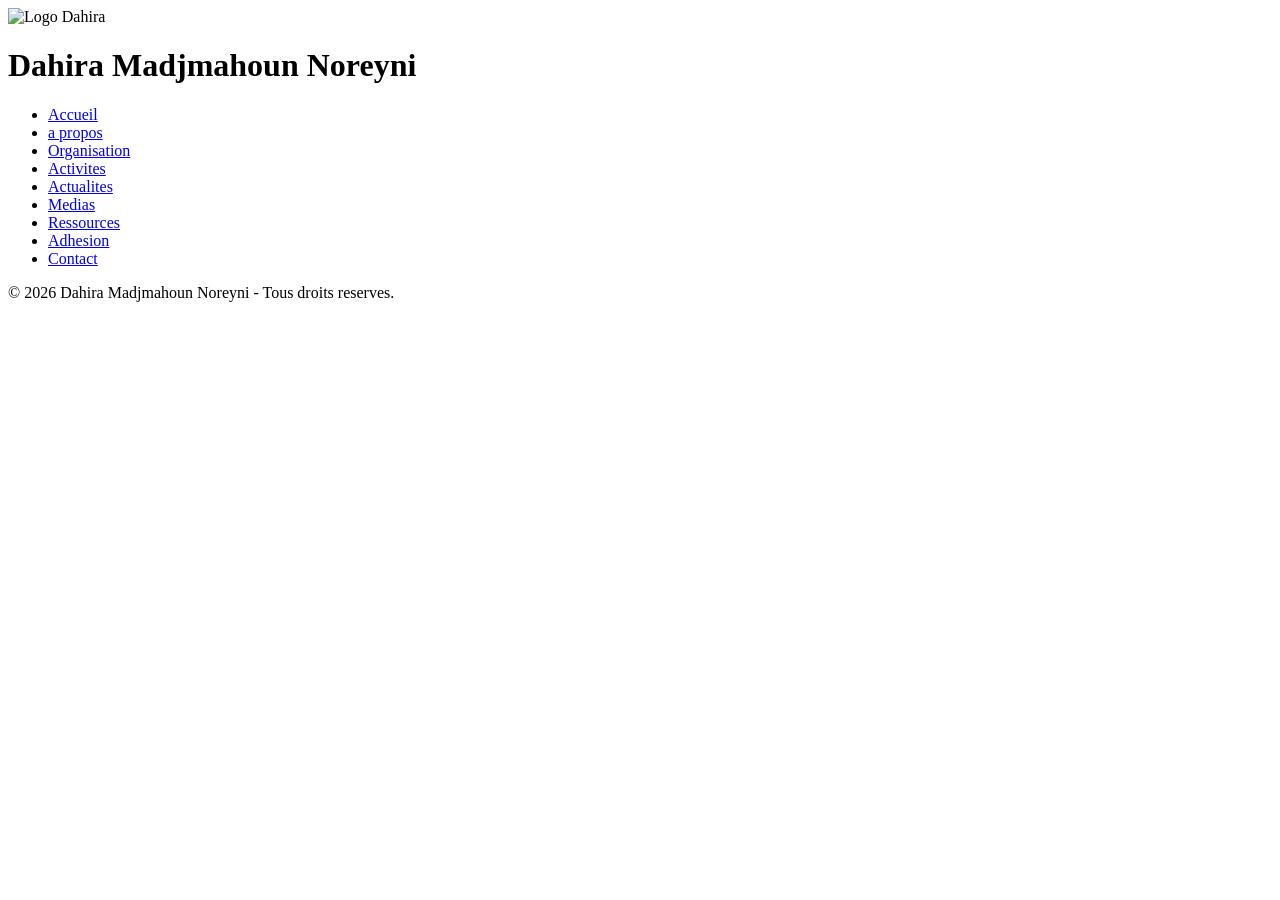
==== activites.html @ cbaae9ab "Init : création du dépôt, arborescence des fichiers et structure HTML de base" ====
<!DOCTYPE html>
<html lang="fr">

<head>

    <meta charset="UTF-8">

    <meta name="viewport" content="width=device-width, initial-scale=1.0">

    <title>activites</title>

    <link rel="stylesheet" href="css/style.css">

</head>

<body>

    <!-- HEADER -->

    <header>

        <div class="logo">

            <img src="images/logo.png" alt="Logo Dahira">

            <h1>Dahira Madjmahoun Noreyni</h1>

        </div>

        <nav>

            <ul>

                <li><a href="index.html">Accueil</a></li>

                <li><a href="a-propos.html">a propos</a></li>

                <li><a href="organisation.html">Organisation</a></li>

                <li><a href="activites.html">Activites</a></li>

                <li><a href="actualites.html">Actualites</a></li>

                <li><a href="medias.html">Medias</a></li>

                <li><a href="ressources.html">Ressources</a></li>

                <li><a href="adhesion.html">Adhesion</a></li>

                <li><a href="contact.html">Contact</a></li>

            </ul>

        </nav>

    </header>

    <!-- CONTENU -->

    <main>

    </main>

    <!-- FOOTER -->

    <footer>

        <p>© 2026 Dahira Madjmahoun Noreyni - Tous droits reserves.</p>

    </footer>

    <script src="js/script.js"></script>

</body>

</html>
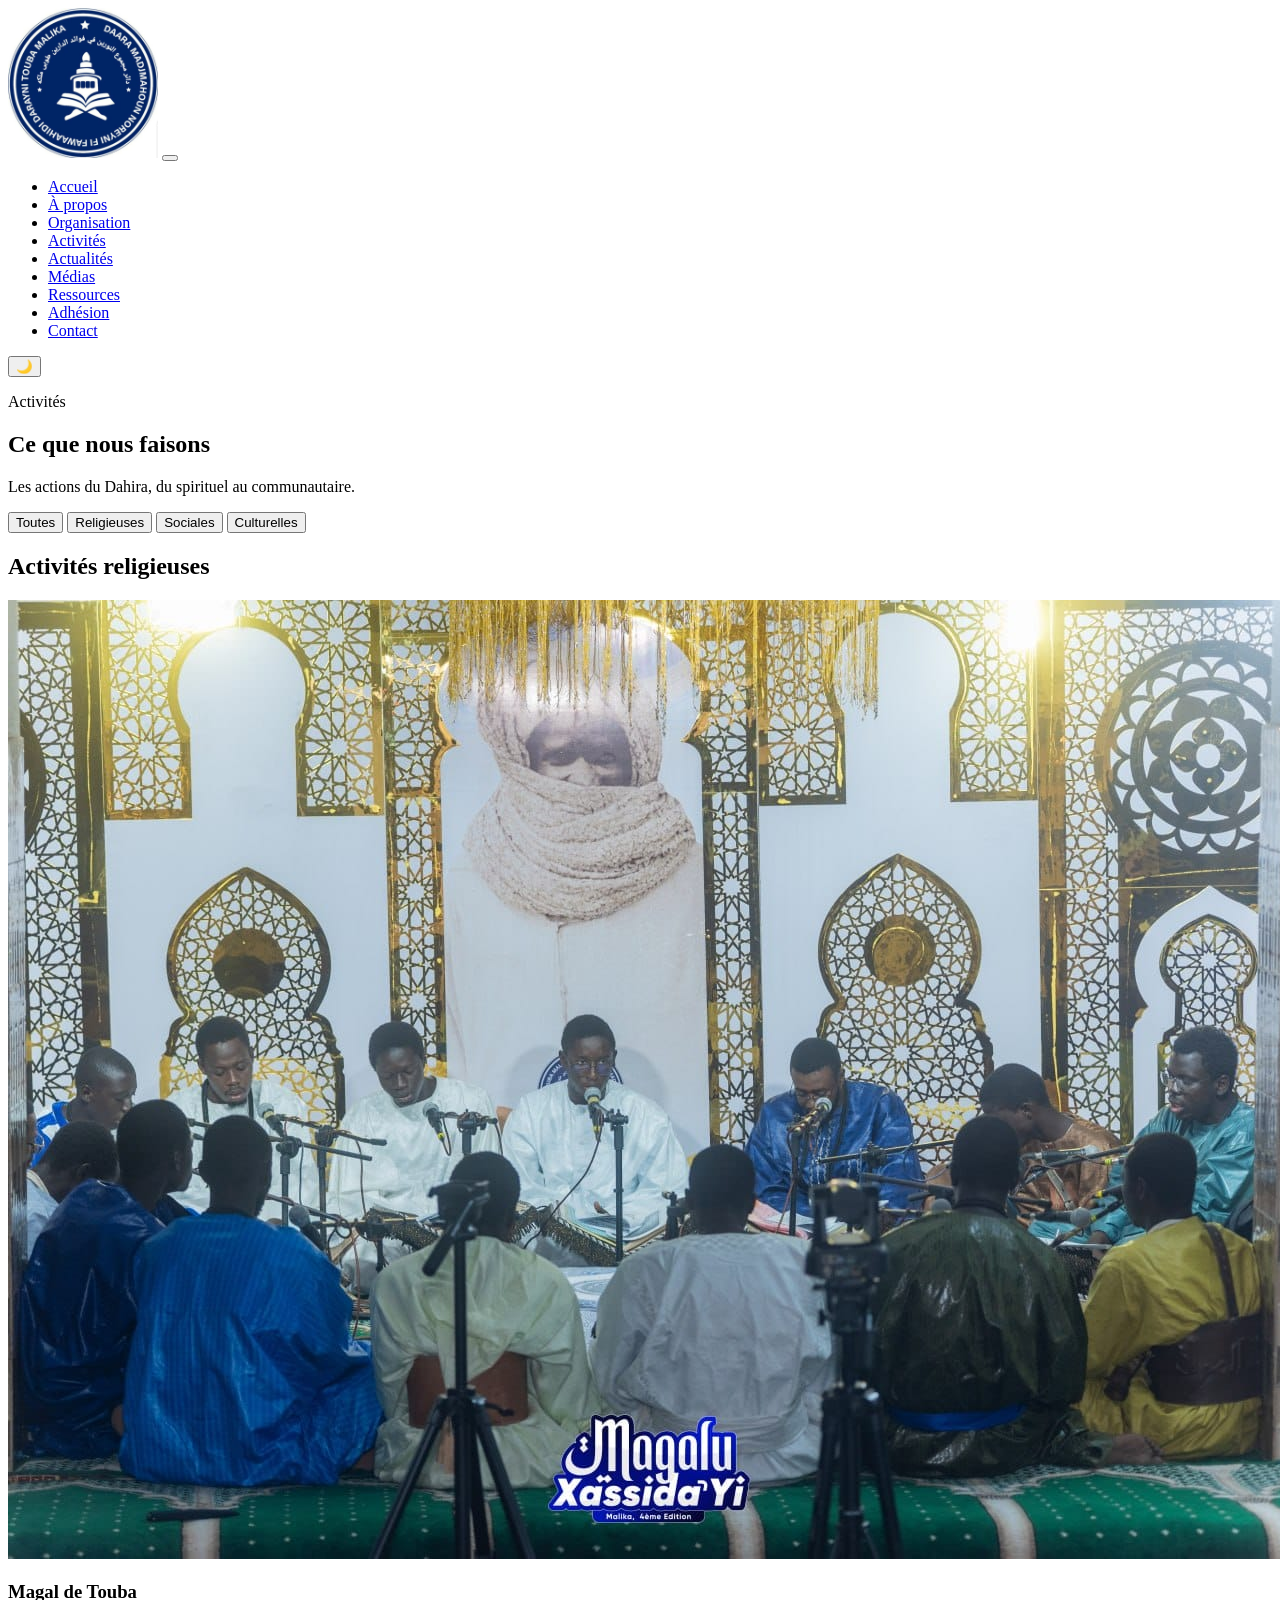
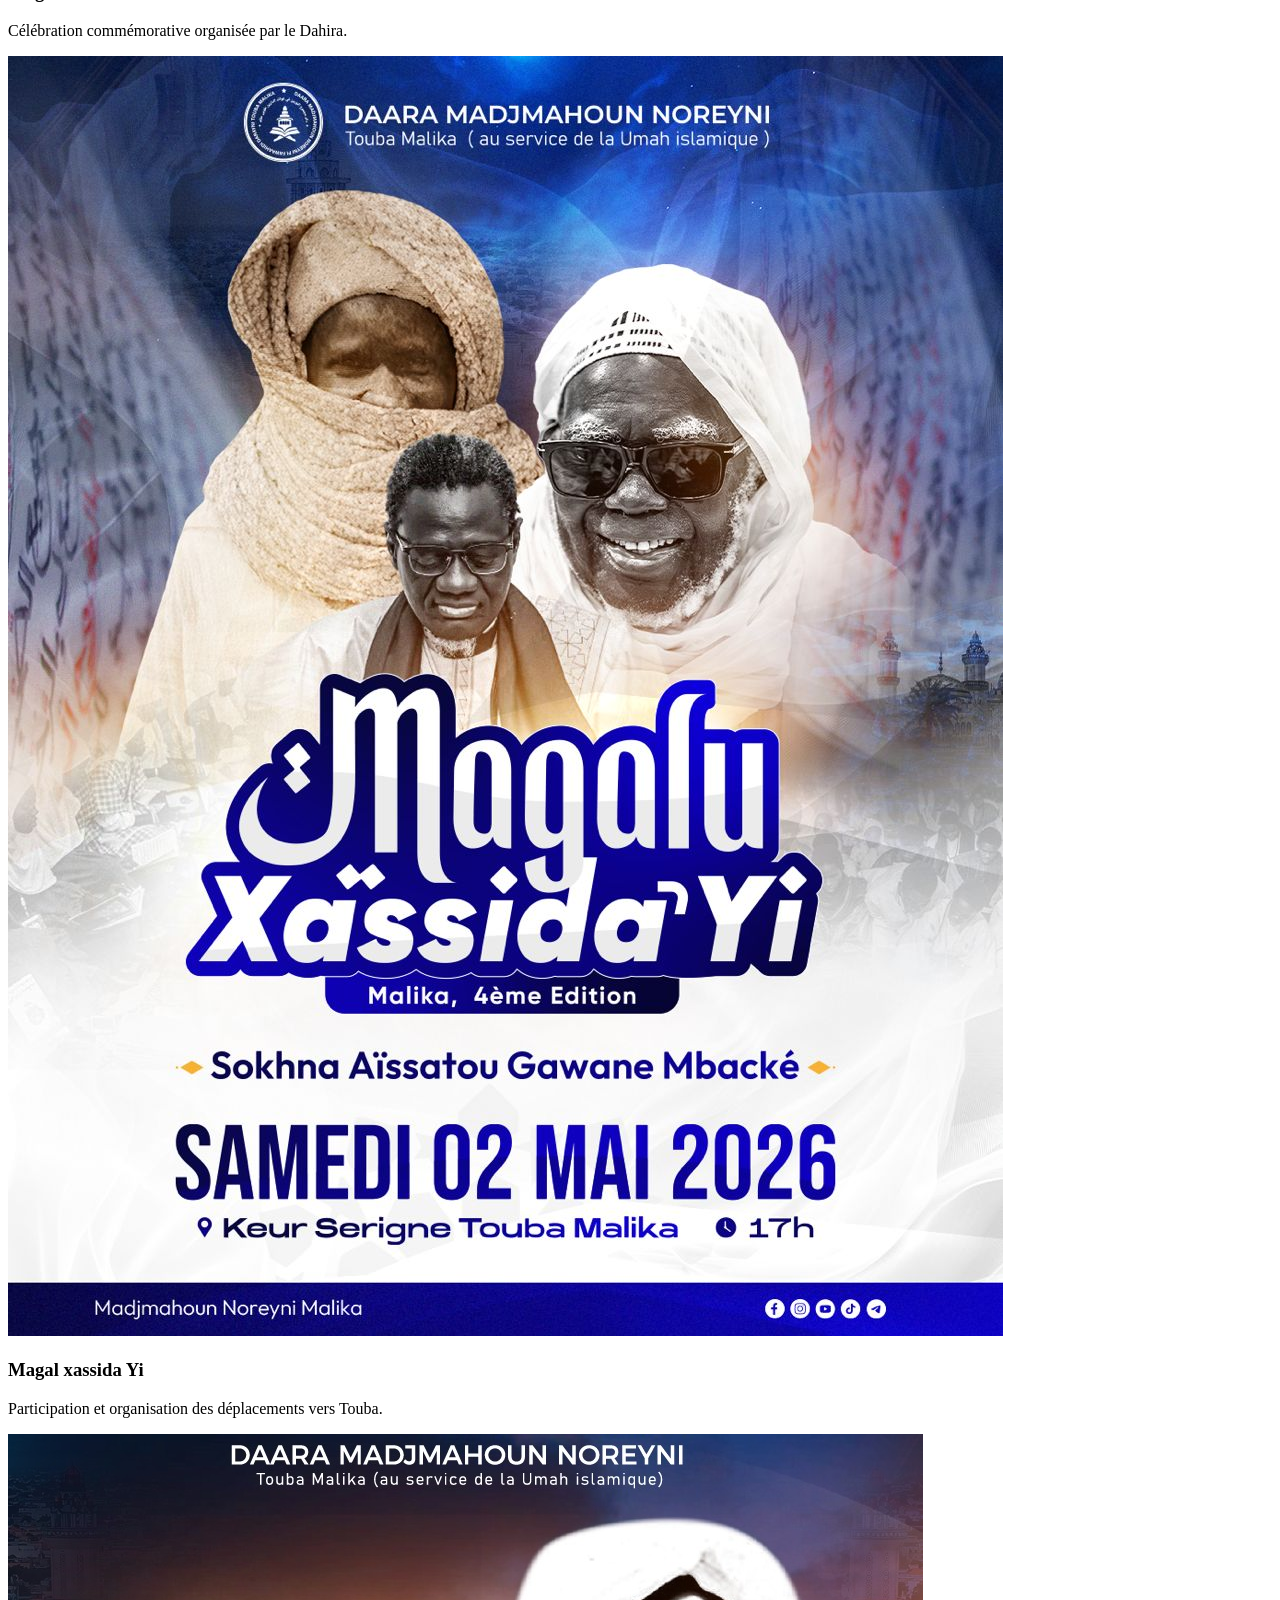
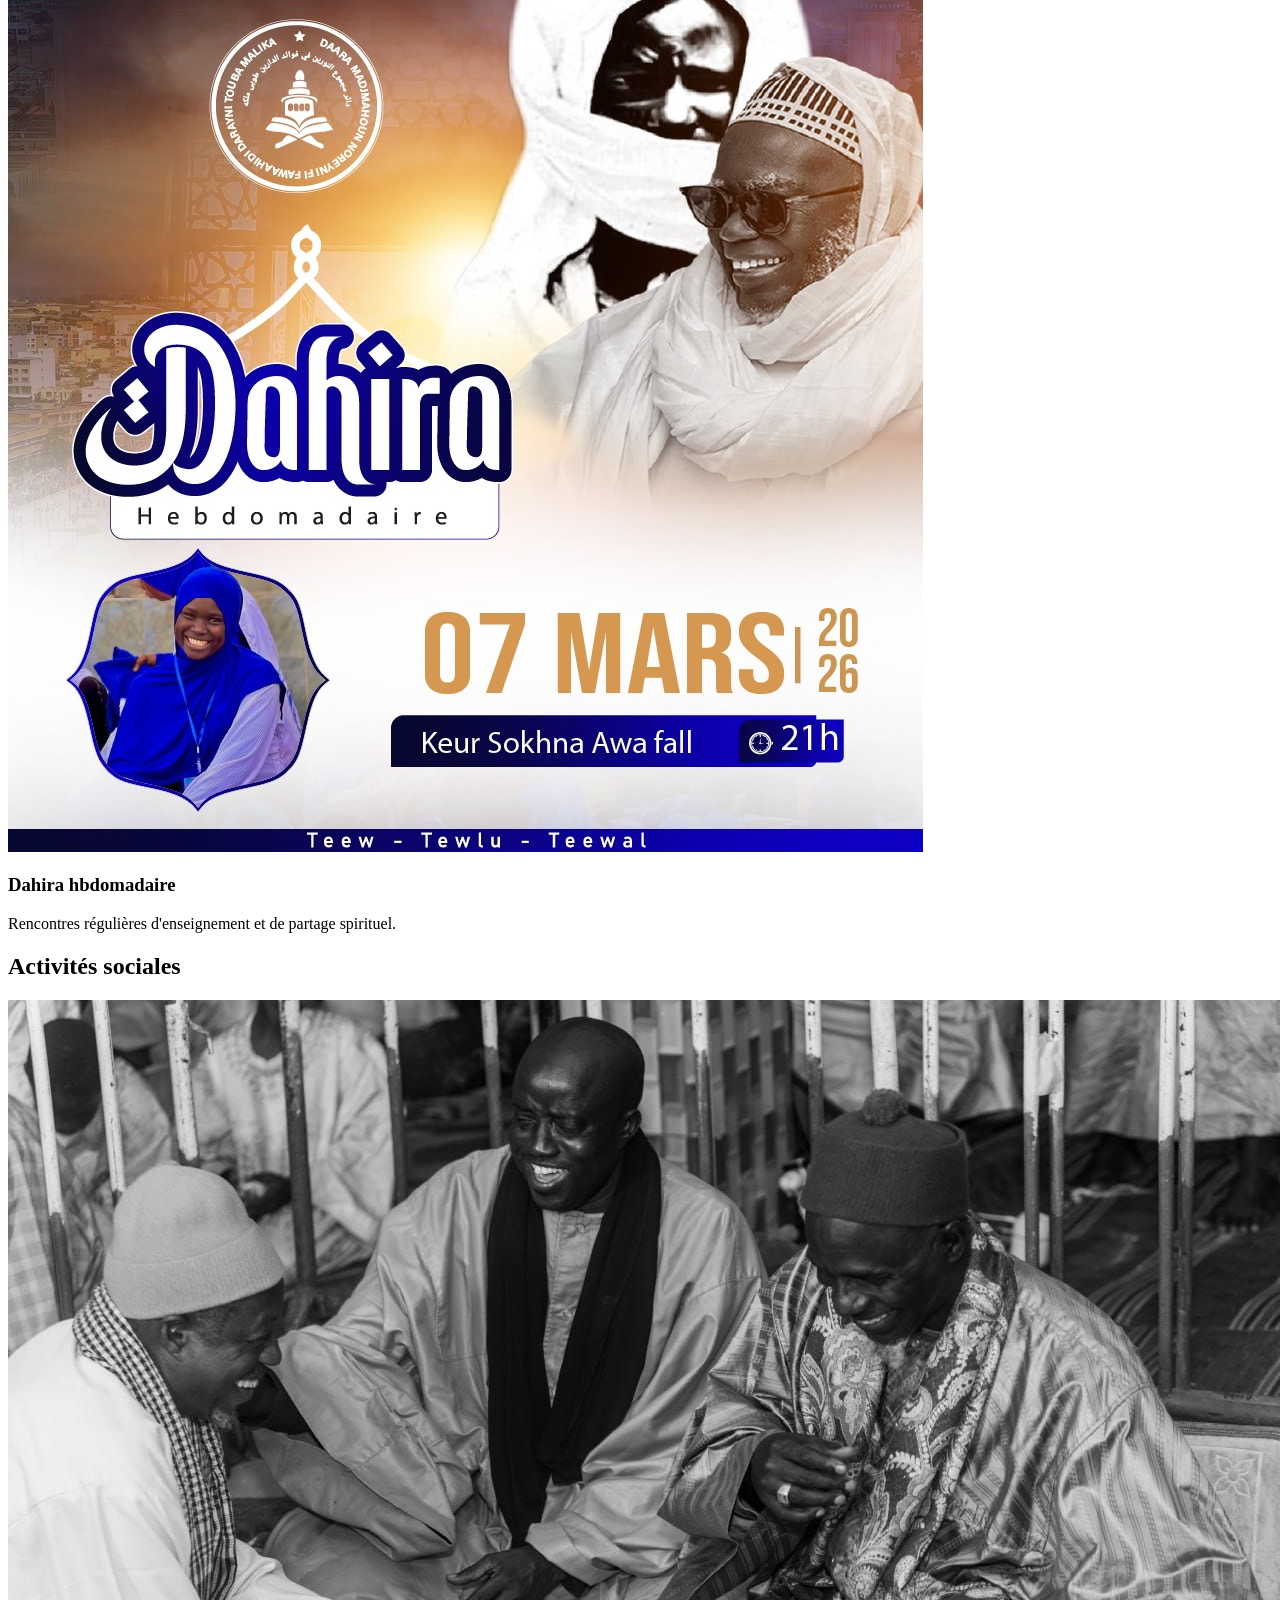
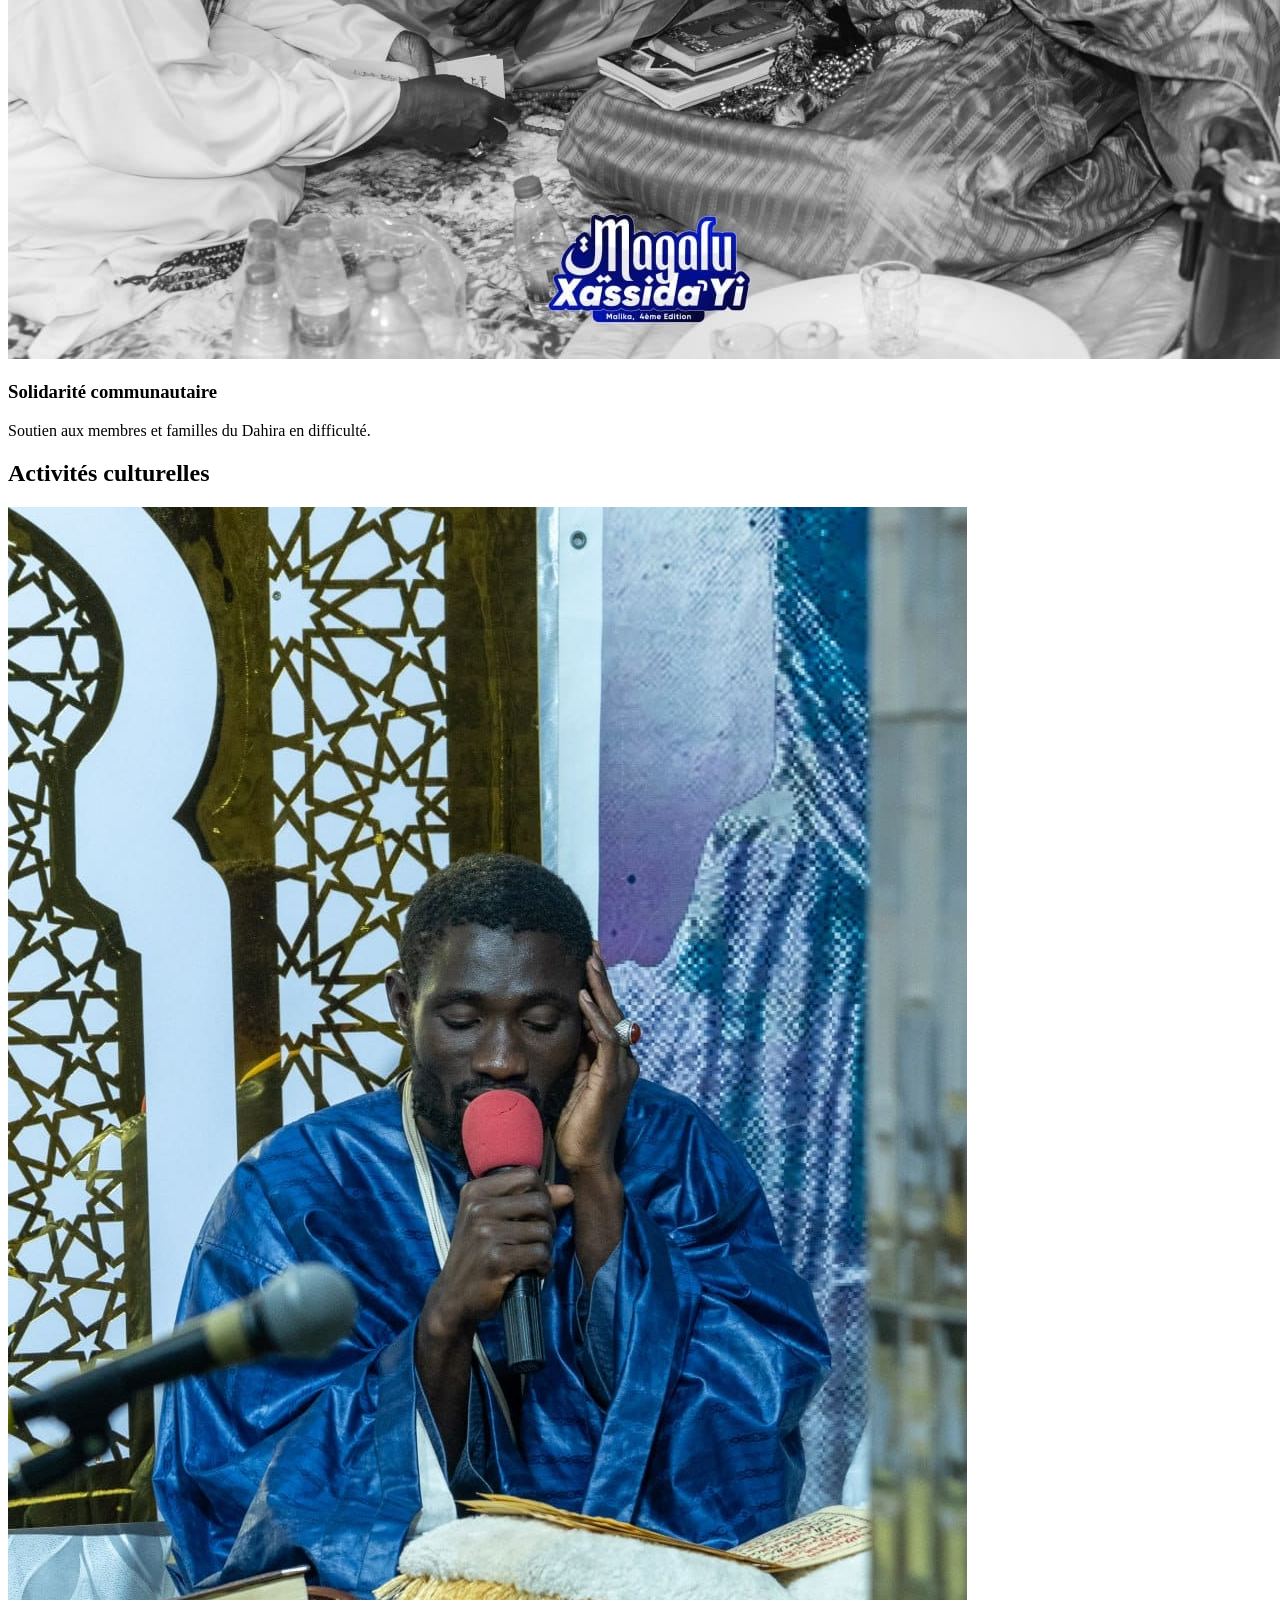
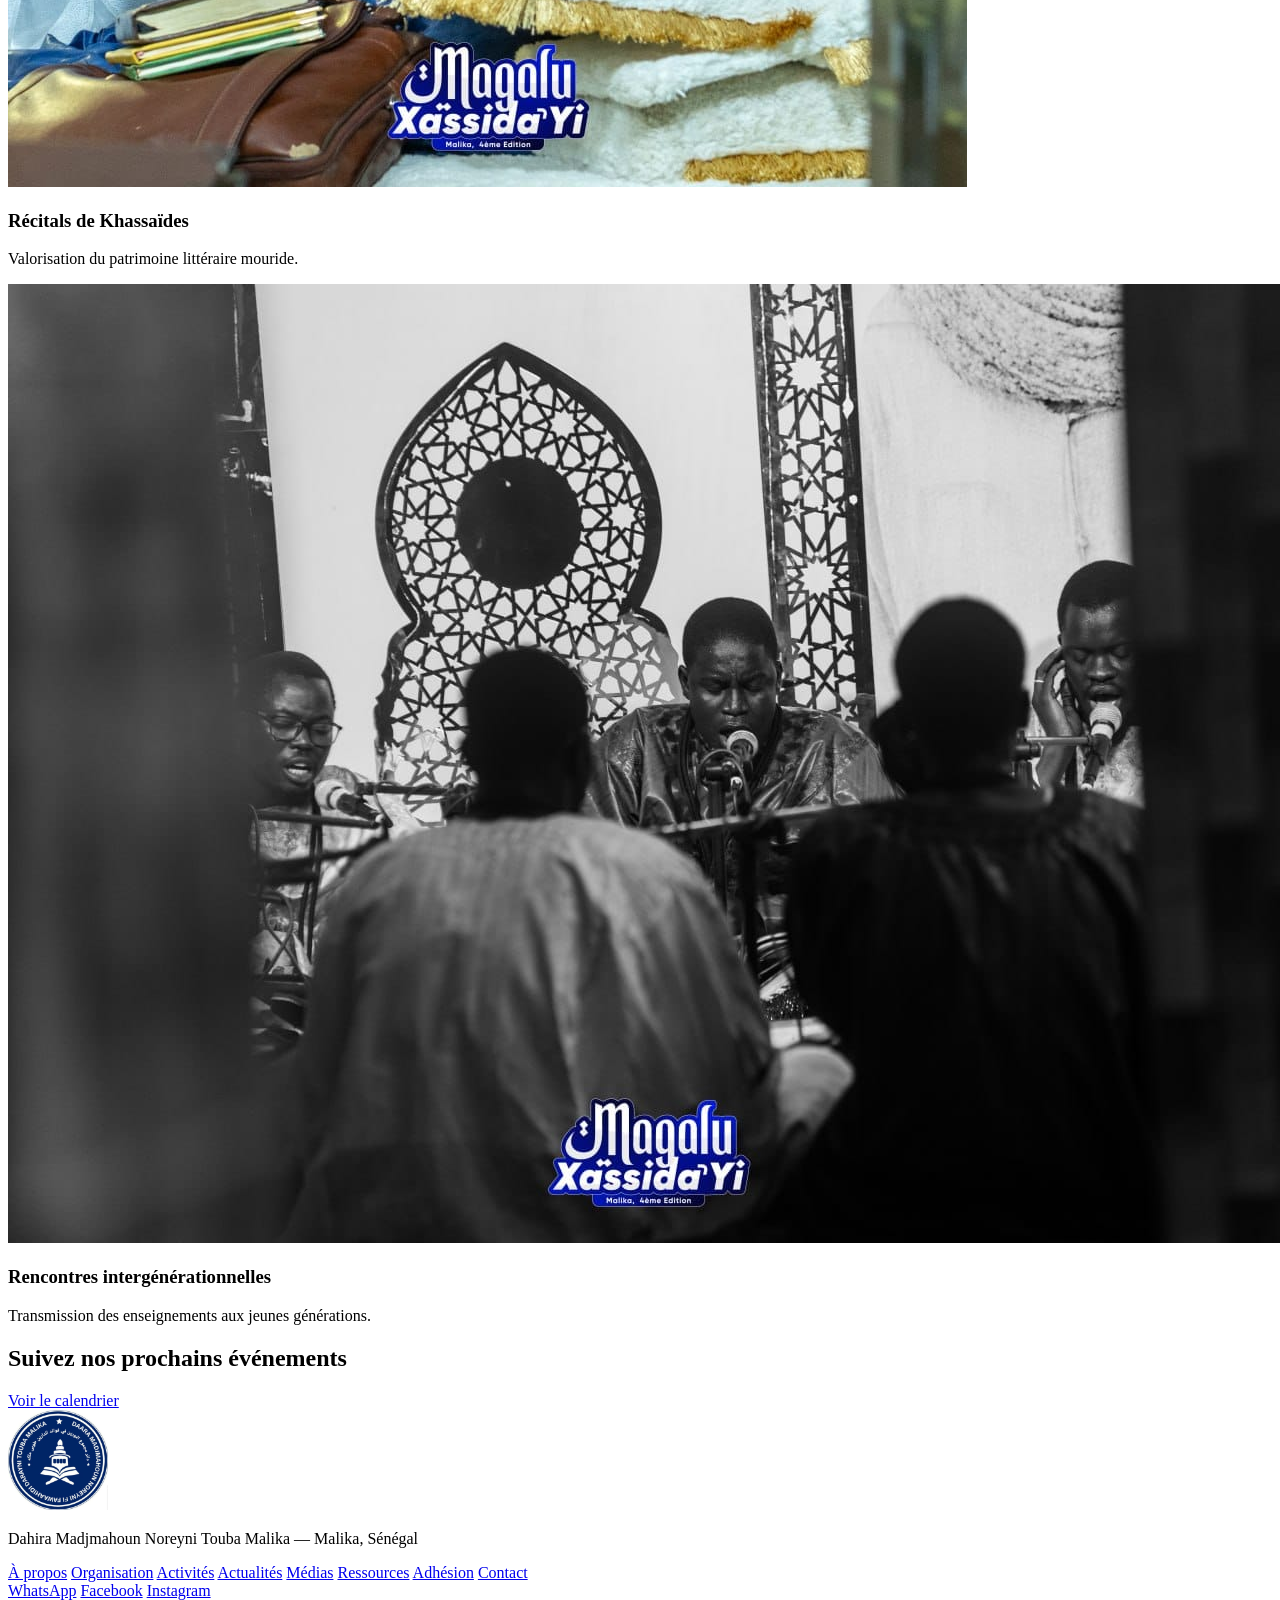
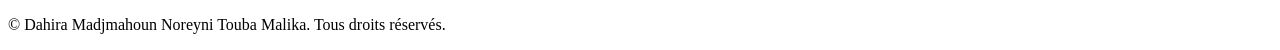
==== commit faed0b6f: "HTML: Structure html des 9 pages avec leurs contenus" ====
--- a/activites.html
+++ b/activites.html
@@ -1,76 +1,130 @@
 <!DOCTYPE html>
 <html lang="fr">
-
 <head>
-
-    <meta charset="UTF-8">
-
-    <meta name="viewport" content="width=device-width, initial-scale=1.0">
-
-    <title>activites</title>
-
-    <link rel="stylesheet" href="css/style.css">
-
+  <meta charset="UTF-8">
+  <meta name="viewport" content="width=device-width, initial-scale=1.0">
+  <title>Activités — Dahira Madjmahoun Noreyni Touba Malika</title>
+  <meta name="description" content="Activités religieuses, sociales et culturelles du Dahira Madjmahoun Noreyni Touba Malika.">
+  <link rel="icon" href="assets/favicon.png">
+  <link rel="stylesheet" href="css/style.css">
 </head>
-
 <body>
 
-    <!-- HEADER -->
+  <header class="site-header">
+    <nav class="navbar" aria-label="Navigation principale">
+      <a href="index.html" class="logo"><img src="css/js/logo.jpeg" alt="Logo Dahira Madjmahoun Noreyni Touba Malika" width="150px"></a>
+      <button class="hamburger" aria-label="Ouvrir le menu" aria-expanded="false" aria-controls="nav-links"><span></span><span></span><span></span></button>
+      <ul class="nav-links" id="nav-links">
+        <li><a href="index.html">Accueil</a></li>
+        <li><a href="apropos.html">À propos</a></li>
+        <li><a href="organisation.html">Organisation</a></li>
+        <li><a href="activites.html" aria-current="page">Activités</a></li>
+        <li><a href="actualites.html">Actualités</a></li>
+        <li><a href="medias.html">Médias</a></li>
+        <li><a href="ressources.html">Ressources</a></li>
+        <li><a href="adhesion.html" class="btn-nav">Adhésion</a></li>
+        <li><a href="contact.html">Contact</a></li>
+      </ul>
+      <button class="theme-toggle" aria-label="Basculer le mode sombre/clair" data-theme-toggle><span aria-hidden="true">🌙</span></button>
+    </nav>
+  </header>
 
-    <header>
+  <main id="main-content">
 
-        <div class="logo">
+    <section class="page-header">
+      <p class="eyebrow">Activités</p>
+      <h1>Ce que nous faisons</h1>
+      <p class="page-lead">Les actions du Dahira, du spirituel au communautaire.</p>
+    </section>
 
-            <img src="images/logo.png" alt="Logo Dahira">
+    <nav class="filter-tabs" aria-label="Filtrer les activités" data-activity-filters>
+      <button class="filter-btn is-active" data-filter="all">Toutes</button>
+      <button class="filter-btn" data-filter="religieuses">Religieuses</button>
+      <button class="filter-btn" data-filter="sociales">Sociales</button>
+      <button class="filter-btn" data-filter="culturelles">Culturelles</button>
+    </nav>
 
-            <h1>Dahira Madjmahoun Noreyni</h1>
+    <section id="religieuses" class="section content-section" aria-labelledby="religieuses-title" data-category="religieuses">
+      <h2 id="religieuses-title">Activités religieuses</h2>
+      <div class="cards-grid">
+        <article class="activity-card" data-category="religieuses">
+          <img src="css/js/back.jpeg" alt="Gamou du Dahira" class="activity-card-image">
+          <h3>Magal de Touba</h3>
+          <p>Célébration commémorative organisée par le Dahira.</p>
+        </article>
+        <article class="activity-card" data-category="religieuses">
+          <img src="css/js/magalu .jpeg" alt="Magal à Touba" class="activity-card-image">
+          <h3>Magal xassida Yi</h3>
+          <p>Participation et organisation des déplacements vers Touba.</p>
+        </article>
+        <article class="activity-card" data-category="religieuses">
+          <img src="css/js/hbd.jpeg" alt="Causerie religieuse du Dahira" class="activity-card-image">
+          <h3>Dahira hbdomadaire</h3>
+          <p>Rencontres régulières d'enseignement et de partage spirituel.</p>
+        </article>
+      </div>
+    </section>
 
-        </div>
+    <section id="sociales" class="section content-section" aria-labelledby="sociales-title" data-category="sociales">
+      <h2 id="sociales-title">Activités sociales</h2>
+      <div class="cards-grid">
+        <article class="activity-card" data-category="sociales">
+          <img src="css/js/solidarite.jpeg" alt="Action de solidarité communautaire" class="activity-card-image">
+          <h3>Solidarité communautaire</h3>
+          <p>Soutien aux membres et familles du Dahira en difficulté.</p>
+        </article>
+        
+      </div>
+    </section>
 
-        <nav>
+    <section id="culturelles" class="section content-section" aria-labelledby="culturelles-title" data-category="culturelles">
+      <h2 id="culturelles-title">Activités culturelles</h2>
+      <div class="cards-grid">
+        <article class="activity-card" data-category="culturelles">
+          <img src="css/js/xassida.jpeg" alt="Récital de Khassaïdes" class="activity-card-image">
+          <h3>Récitals de Khassaïdes</h3>
+          <p>Valorisation du patrimoine littéraire mouride.</p>
+        </article>
+        <article class="activity-card" data-category="culturelles">
+          <img src="css/js/rencontre.jpeg" alt="Rencontre intergénérationnelle du Dahira" class="activity-card-image">
+          <h3>Rencontres intergénérationnelles</h3>
+          <p>Transmission des enseignements aux jeunes générations.</p>
+        </article>
+      </div>
+    </section>
 
-            <ul>
+    <section class="section cta-section">
+      <h2>Suivez nos prochains événements</h2>
+      <a href="actualites.html" class="btn btn-primary">Voir le calendrier</a>
+    </section>
 
-                <li><a href="index.html">Accueil</a></li>
+  </main>
 
-                <li><a href="a-propos.html">a propos</a></li>
+  <footer class="site-footer">
+    <div class="footer-grid">
+      <div class="footer-brand">
+        <img src="css/js/logo.jpeg" alt="Logo Dahira Madjmahoun Noreyni Touba Malika" width="100px">
+        <p>Dahira Madjmahoun Noreyni Touba Malika — Malika, Sénégal</p>
+      </div>
+      <nav class="footer-links" aria-label="Liens du site">
+        <a href="apropos.html">À propos</a>
+        <a href="organisation.html">Organisation</a>
+        <a href="activites.html">Activités</a>
+        <a href="actualites.html">Actualités</a>
+        <a href="medias.html">Médias</a>
+        <a href="ressources.html">Ressources</a>
+        <a href="adhesion.html">Adhésion</a>
+        <a href="contact.html">Contact</a>
+      </nav>
+      <div class="footer-social" aria-label="Réseaux sociaux">
+        <a href="#" aria-label="WhatsApp">WhatsApp</a>
+        <a href="#" aria-label="Facebook">Facebook</a>
+        <a href="#" aria-label="Instagram">Instagram</a>
+      </div>
+    </div>
+    <p class="footer-copy">&copy; <span data-current-year></span> Dahira Madjmahoun Noreyni Touba Malika. Tous droits réservés.</p>
+  </footer>
 
-                <li><a href="organisation.html">Organisation</a></li>
-
-                <li><a href="activites.html">Activites</a></li>
-
-                <li><a href="actualites.html">Actualites</a></li>
-
-                <li><a href="medias.html">Medias</a></li>
-
-                <li><a href="ressources.html">Ressources</a></li>
-
-                <li><a href="adhesion.html">Adhesion</a></li>
-
-                <li><a href="contact.html">Contact</a></li>
-
-            </ul>
-
-        </nav>
-
-    </header>
-
-    <!-- CONTENU -->
-
-    <main>
-
-    </main>
-
-    <!-- FOOTER -->
-
-    <footer>
-
-        <p>© 2026 Dahira Madjmahoun Noreyni - Tous droits reserves.</p>
-
-    </footer>
-
-    <script src="js/script.js"></script>
-
+  <script src="js/script.js"></script>
 </body>
-
 </html>
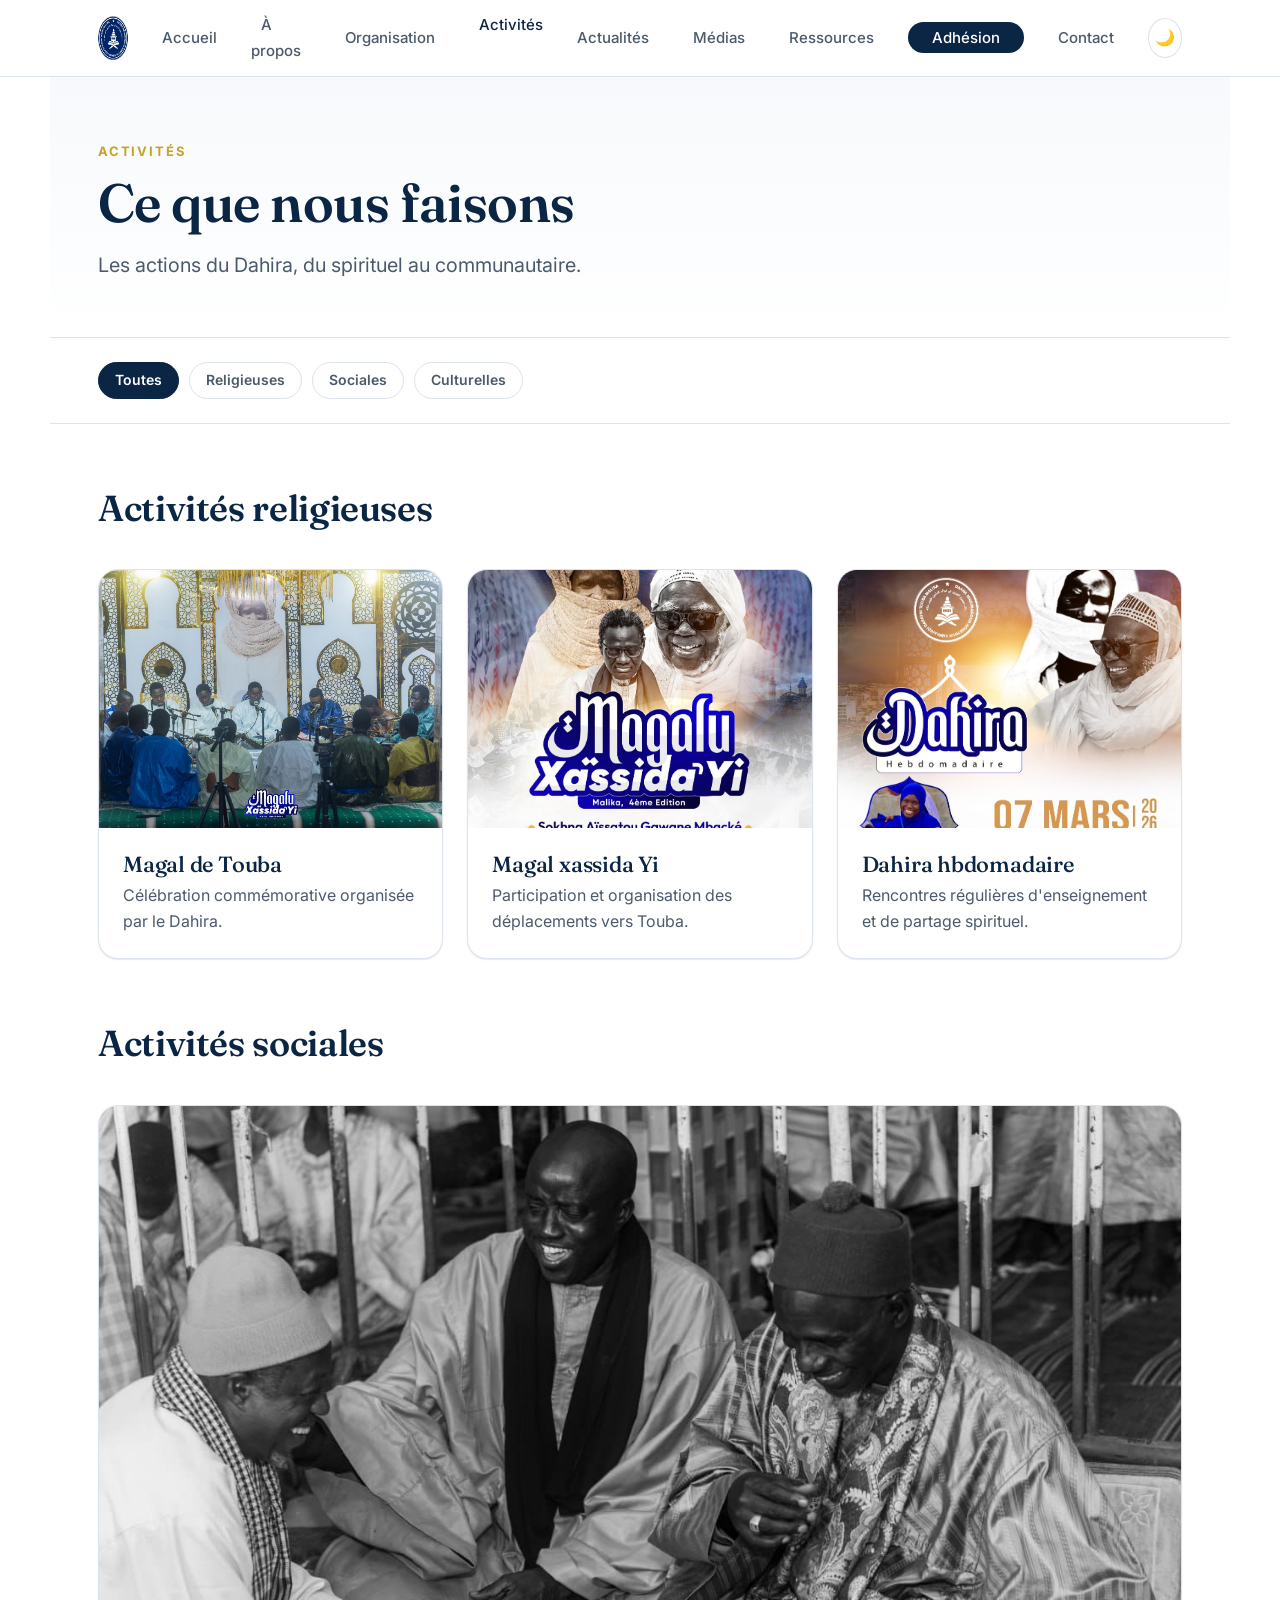
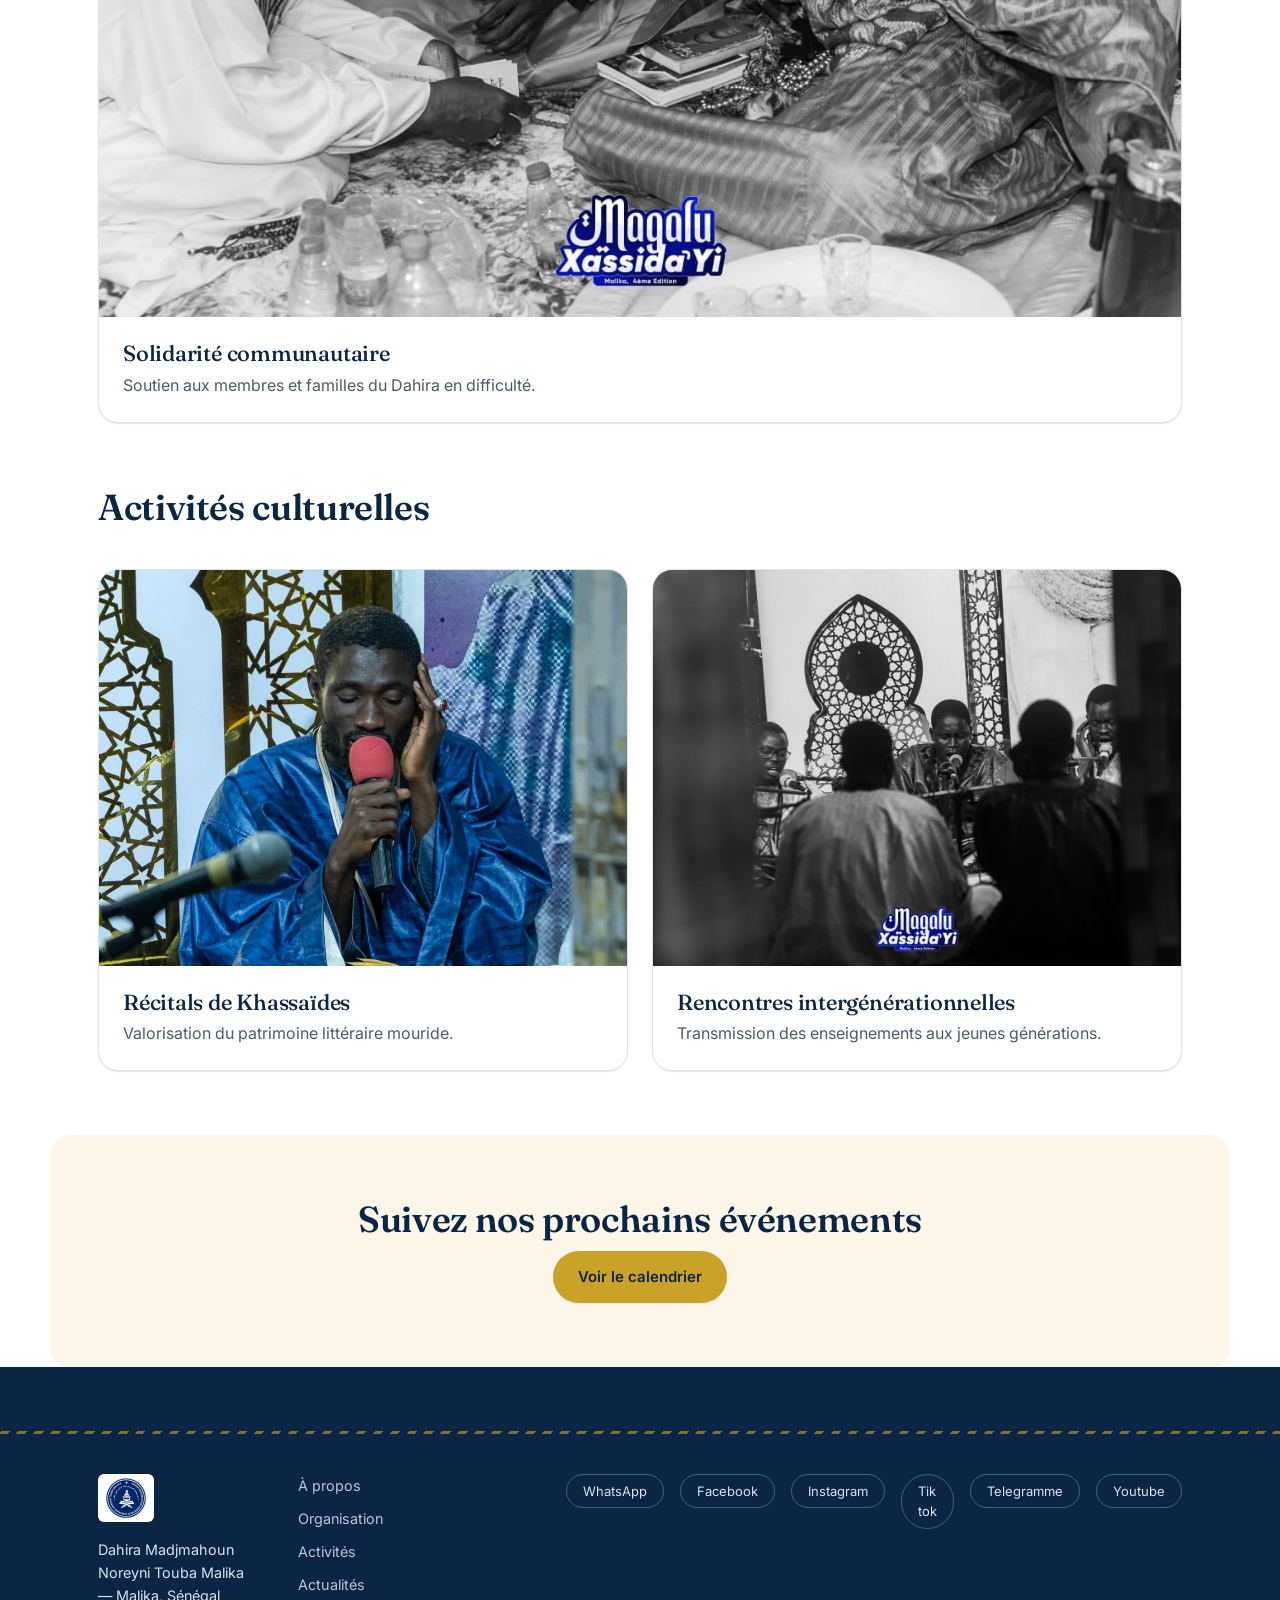
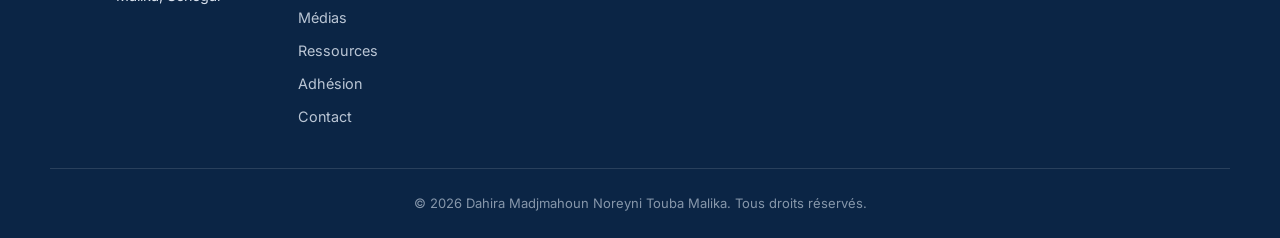
==== commit 3bae6516: "CSS & js" ====
--- a/activites.html
+++ b/activites.html
@@ -62,7 +62,7 @@
           <h3>Dahira hbdomadaire</h3>
           <p>Rencontres régulières d'enseignement et de partage spirituel.</p>
         </article>
-      </div>
+      </div>  
     </section>
 
     <section id="sociales" class="section content-section" aria-labelledby="sociales-title" data-category="sociales">
@@ -117,14 +117,19 @@
         <a href="contact.html">Contact</a>
       </nav>
       <div class="footer-social" aria-label="Réseaux sociaux">
-        <a href="#" aria-label="WhatsApp">WhatsApp</a>
-        <a href="#" aria-label="Facebook">Facebook</a>
+        <a href="https://t.me/daaramadjimahou" aria-label="WhatsApp">WhatsApp</a>
+        <a href="https://www.facebook.com/share/1DBmQHuCVX/" aria-label="Facebook">Facebook</a>
         <a href="#" aria-label="Instagram">Instagram</a>
+         <a href="https://www.tiktok.com/@madjmahounnoreynimalika?_r=1&_t=ZS-98oCgu9KDMG" aria-label="Tik tok">Tik tok</a>
+        <a href="https://t.me/daaramadjimahou" aria-label="Telegramme">Telegramme</a>
+         <a href="https://youtube.com/@madjmahounnoreynimalika?si=QYGiKIW6ues_bleZ" aria-label="Youtube">Youtube</a>
       </div>
     </div>
     <p class="footer-copy">&copy; <span data-current-year></span> Dahira Madjmahoun Noreyni Touba Malika. Tous droits réservés.</p>
   </footer>
 
-  <script src="js/script.js"></script>
+  <script src="css/js/script.js"></script>
+<script src="css/js/galerie.js"></script>
+<script src="css/js/formulaire.js"></script>
 </body>
 </html>
--- a/css/style.css
+++ b/css/style.css
@@ -0,0 +1,1170 @@
+/* ==========================================================================
+   DAHIRA MADJMAHOUN NOREYNI TOUBA MALIKA — FEUILLE DE STYLE
+   --------------------------------------------------------------------------
+   Direction artistique : institution spirituelle sobre, éditoriale et digne.
+   Palette bleu profond + or, typographie serif de caractère pour les titres,
+   sans-serif humaniste pour le corps. Signature visuelle : motif géométrique
+   à huit branches (étoile khatam), inspiré de l'art géométrique islamique,
+   utilisé en filet décoratif abstrait — jamais figuratif.
+   ========================================================================== */
+
+/* ---------- 1. POLICES ---------- */
+@import url('https://fonts.googleapis.com/css2?family=Fraunces:opsz,wght@9..144,400;9..144,500;9..144,600;9..144,700&family=Inter:wght@400;500;600;700&display=swap');
+
+/* ---------- 2. TOKENS (VARIABLES) ---------- */
+:root {
+  /* Couleurs — mode clair */
+  --navy-900: #0B2545;
+  --navy-700: #14345F;
+  --navy-600: #1D4478;
+  --navy-050: #EEF2F7;
+  --gold-600: #A9821C;
+  --gold-500: #C9A227;
+  --gold-300: #E3C767;
+  --gold-050: #FBF6E7;
+  --ink-900:  #16202C;
+  --ink-600:  #4C5A6B;
+  --ink-400:  #7D8CA0;
+  --paper:      #FFFFFF;
+  --paper-soft: #F7F9FC;
+  --line:       #DCE3EC;
+  --success: #2E7D32;
+  --error:   #B3261E;
+
+  /* Rôles sémantiques */
+  --color-bg: var(--paper);
+  --color-bg-soft: var(--paper-soft);
+  --color-surface: var(--paper);
+  --color-text: var(--ink-900);
+  --color-text-muted: var(--ink-600);
+  --color-border: var(--line);
+  --color-brand: var(--navy-900);
+  --color-brand-strong: var(--navy-700);
+  --color-accent: var(--gold-500);
+  --color-accent-strong: var(--gold-600);
+  --color-accent-soft: var(--gold-050);
+  --color-header-bg: rgba(255, 255, 255, 0.92);
+  --color-footer-bg: var(--navy-900);
+  --color-footer-text: #D9E2EE;
+
+  /* Typographie */
+  --font-display: 'Fraunces', Georgia, 'Times New Roman', serif;
+  --font-body: 'Inter', -apple-system, BlinkMacSystemFont, 'Segoe UI', sans-serif;
+
+  --fs-eyebrow: 0.8125rem;
+  --fs-body: 1rem;
+  --fs-lead: clamp(1.05rem, 1rem + 0.3vw, 1.25rem);
+  --fs-h3: clamp(1.15rem, 1.05rem + 0.4vw, 1.4rem);
+  --fs-h2: clamp(1.6rem, 1.3rem + 1.2vw, 2.35rem);
+  --fs-h1: clamp(2.1rem, 1.6rem + 2.2vw, 3.4rem);
+  --fs-stat: clamp(2rem, 1.6rem + 1.6vw, 3rem);
+
+  --lh-tight: 1.15;
+  --lh-normal: 1.6;
+
+  /* Espacements */
+  --space-2xs: 0.375rem;
+  --space-xs: 0.625rem;
+  --space-sm: 1rem;
+  --space-md: 1.5rem;
+  --space-lg: 2.5rem;
+  --space-xl: 4rem;
+  --space-2xl: 6rem;
+
+  /* Rayons & ombres */
+  --radius-sm: 6px;
+  --radius-md: 12px;
+  --radius-lg: 20px;
+  --radius-pill: 999px;
+  --shadow-sm: 0 1px 2px rgba(11, 37, 69, 0.06), 0 1px 1px rgba(11, 37, 69, 0.04);
+  --shadow-md: 0 8px 24px rgba(11, 37, 69, 0.10);
+  --shadow-lg: 0 20px 48px rgba(11, 37, 69, 0.16);
+
+  /* Mise en page */
+  --container-max: 1180px;
+  --container-pad: clamp(1.25rem, 4vw, 3rem);
+  --header-height: 76px;
+  --transition: 200ms ease;
+}
+
+/* Mode sombre */
+[data-theme="dark"] {
+  --color-bg: #0A1826;
+  --color-bg-soft: #0F2036;
+  --color-surface: #122741;
+  --color-text: #EAF0F7;
+  --color-text-muted: #A9B8CB;
+  --color-border: #1F3A5A;
+  --color-brand: #7FA3D6;
+  --color-brand-strong: #A9C4E8;
+  --color-accent: #E3C767;
+  --color-accent-strong: #F0DB92;
+  --color-accent-soft: rgba(227, 199, 103, 0.12);
+  --color-header-bg: rgba(10, 24, 38, 0.9);
+  --color-footer-bg: #060F1A;
+  --color-footer-text: #B9C7DA;
+  --shadow-sm: 0 1px 2px rgba(0,0,0,0.3);
+  --shadow-md: 0 8px 24px rgba(0,0,0,0.35);
+  --shadow-lg: 0 20px 48px rgba(0,0,0,0.45);
+}
+
+/* ---------- 3. RESET & BASE ---------- */
+*, *::before, *::after { box-sizing: border-box; }
+
+html {
+  scroll-behavior: smooth;
+  scroll-padding-top: calc(var(--header-height) + 16px);
+}
+
+@media (prefers-reduced-motion: reduce) {
+  html { scroll-behavior: auto; }
+  *, *::before, *::after {
+    animation-duration: 0.001ms !important;
+    animation-iteration-count: 1 !important;
+    transition-duration: 0.001ms !important;
+    scroll-behavior: auto !important;
+  }
+}
+
+body {
+  margin: 0;
+  font-family: var(--font-body);
+  font-size: var(--fs-body);
+  line-height: var(--lh-normal);
+  color: var(--color-text);
+  background: var(--color-bg);
+  -webkit-font-smoothing: antialiased;
+  transition: background var(--transition), color var(--transition);
+}
+
+img { max-width: 100%; height: auto; display: block; }
+a { color: inherit; text-decoration: none; }
+ul, ol { list-style: none; margin: 0; padding: 0; }
+button { font: inherit; color: inherit; background: none; border: none; cursor: pointer; }
+input, textarea, select { font: inherit; color: inherit; }
+
+h1, h2, h3, h4 {
+  font-family: var(--font-display);
+  font-weight: 600;
+  line-height: var(--lh-tight);
+  color: var(--color-brand);
+  margin: 0 0 var(--space-sm);
+  letter-spacing: -0.01em;
+}
+[data-theme="dark"] h1, [data-theme="dark"] h2, [data-theme="dark"] h3, [data-theme="dark"] h4 {
+  color: var(--color-text);
+}
+
+h1 { font-size: var(--fs-h1); }
+h2 { font-size: var(--fs-h2); }
+h3 { font-size: var(--fs-h3); font-weight: 500; }
+
+p { margin: 0 0 var(--space-sm); color: var(--color-text-muted); }
+
+.sr-only {
+  position: absolute;
+  width: 1px; height: 1px;
+  padding: 0; margin: -1px;
+  overflow: hidden;
+  clip: rect(0,0,0,0);
+  white-space: nowrap;
+  border: 0;
+}
+
+:focus-visible {
+  outline: 3px solid var(--color-accent);
+  outline-offset: 3px;
+  border-radius: var(--radius-sm);
+}
+
+/* ---------- 4. MOTIF SIGNATURE — filet géométrique à 8 branches ---------- */
+.section::before,
+.hero::after {
+  content: "";
+}
+
+.divider-star {
+  height: 22px;
+  width: 100%;
+  background-image: radial-gradient(circle, var(--color-accent) 0 2px, transparent 2.4px);
+  background-size: 28px 22px;
+  background-repeat: repeat-x;
+  background-position: center;
+  opacity: 0.55;
+}
+
+/* petite étoile khatam utilisée comme puce/ornement */
+.khatam {
+  display: inline-block;
+  width: 14px;
+  height: 14px;
+  background: conic-gradient(from 0deg,
+    var(--color-accent) 0 45deg, transparent 45deg 90deg,
+    var(--color-accent) 90deg 135deg, transparent 135deg 180deg,
+    var(--color-accent) 180deg 225deg, transparent 225deg 270deg,
+    var(--color-accent) 270deg 315deg, transparent 315deg 360deg);
+  transform: rotate(22.5deg);
+}
+
+/* ---------- 5. MISE EN PAGE / CONTENEURS ---------- */
+main, header .navbar, footer .footer-grid,
+.page-header, .content-section, .hero-content, .sub-tabs, .filter-tabs {
+  width: 100%;
+}
+
+.section,
+.page-header {
+  max-width: var(--container-max);
+  margin-inline: auto;
+  padding-inline: var(--container-pad);
+  padding-block: var(--space-xl);
+}
+
+.content-section + .content-section { padding-top: 0; }
+
+/* ---------- 6. HEADER / NAVIGATION ---------- */
+.site-header {
+  position: sticky;
+  top: 0;
+  z-index: 100;
+  background: var(--color-header-bg);
+  backdrop-filter: saturate(160%) blur(10px);
+  border-bottom: 1px solid var(--color-border);
+}
+
+.navbar {
+  max-width: var(--container-max);
+  margin-inline: auto;
+  padding-inline: var(--container-pad);
+  height: var(--header-height);
+  display: flex;
+  align-items: center;
+  gap: var(--space-md);
+}
+
+.logo img { height: 44px; width: auto; }
+
+.nav-links {
+  display: flex;
+  align-items: center;
+  gap: var(--space-md);
+  margin-left: auto;
+}
+
+.nav-links a {
+  font-size: 0.9375rem;
+  font-weight: 500;
+  color: var(--color-text-muted);
+  padding: var(--space-2xs) var(--space-xs);
+  border-radius: var(--radius-sm);
+  transition: color var(--transition);
+  position: relative;
+}
+
+.nav-links a:hover,
+.nav-links a[aria-current="page"] {
+  color: var(--color-brand);
+}
+[data-theme="dark"] .nav-links a:hover,
+[data-theme="dark"] .nav-links a[aria-current="page"] { color: var(--color-accent); }
+
+.nav-links a[aria-current="page"]::after {
+  content: "";
+  position: absolute;
+  left: var(--space-xs);
+  right: var(--space-xs);
+  bottom: -2px;
+  height: 2px;
+  background: var(--color-accent);
+  border-radius: var(--radius-pill);
+}
+
+.nav-links .btn-nav {
+  background: var(--color-brand);
+  color: #fff;
+  padding: var(--space-2xs) var(--space-md);
+  border-radius: var(--radius-pill);
+}
+.nav-links .btn-nav:hover { background: var(--color-brand-strong); }
+
+.theme-toggle {
+  width: 40px; height: 40px;
+  display: grid; place-items: center;
+  border-radius: 50%;
+  border: 1px solid var(--color-border);
+  transition: background var(--transition);
+}
+.theme-toggle:hover { background: var(--color-bg-soft); }
+
+.hamburger {
+  display: none;
+  flex-direction: column;
+  gap: 5px;
+  width: 26px;
+}
+.hamburger span {
+  height: 2px;
+  background: var(--color-brand);
+  border-radius: 2px;
+  transition: transform var(--transition), opacity var(--transition);
+}
+
+/* ---------- 7. BOUTONS & LIENS ---------- */
+.btn {
+  display: inline-flex;
+  align-items: center;
+  justify-content: center;
+  gap: var(--space-2xs);
+  padding: 0.85em 1.6em;
+  border-radius: var(--radius-pill);
+  font-weight: 600;
+  font-size: 0.9375rem;
+  transition: transform var(--transition), box-shadow var(--transition), background var(--transition), color var(--transition);
+  border: 1px solid transparent;
+}
+.btn:hover { transform: translateY(-1px); }
+
+.btn-primary {
+  background: var(--color-accent);
+  color: var(--navy-900);
+  box-shadow: var(--shadow-sm);
+}
+.btn-primary:hover { background: var(--color-accent-strong); box-shadow: var(--shadow-md); }
+
+.btn-secondary {
+  background: transparent;
+  color: var(--color-brand);
+  border-color: var(--color-border);
+}
+[data-theme="dark"] .btn-secondary { color: var(--color-text); }
+.btn-secondary:hover { border-color: var(--color-brand); }
+
+.btn-small { padding: 0.5em 1.1em; font-size: 0.85rem; }
+.btn-full { width: 100%; }
+
+.link-more {
+  display: inline-flex;
+  align-items: center;
+  gap: 0.35em;
+  color: var(--color-brand);
+  font-weight: 600;
+  border-bottom: 1px solid transparent;
+  transition: border-color var(--transition);
+}
+[data-theme="dark"] .link-more { color: var(--color-accent); }
+.link-more:hover { border-color: currentColor; }
+
+/* ---------- 8. HERO (accueil) ---------- */
+.hero {
+  position: relative;
+  min-height: 78vh;
+  display: flex;
+  align-items: flex-end;
+  color: #fff;
+}
+
+.hero-media { position: absolute; inset: 0; z-index: -1; }
+.hero-image {
+  width: 100%; height: 100%; object-fit: cover;
+}
+.hero-media::after {
+  content: "";
+  position: absolute; inset: 0;
+  background: linear-gradient(180deg, rgba(11,37,69,0.25) 0%, rgba(11,37,69,0.55) 55%, rgba(11,37,69,0.92) 100%);
+}
+
+.hero-content {
+  max-width: var(--container-max);
+  margin-inline: auto;
+  padding: var(--space-2xl) var(--container-pad) var(--space-xl);
+}
+
+.eyebrow {
+  font-family: var(--font-body);
+  font-size: var(--fs-eyebrow);
+  font-weight: 700;
+  letter-spacing: 0.14em;
+  text-transform: uppercase;
+  color: var(--color-accent);
+  margin-bottom: var(--space-xs);
+}
+
+.hero h1 { color: #fff; max-width: 16ch; }
+.hero-subtitle {
+  color: rgba(255,255,255,0.85);
+  font-size: var(--fs-lead);
+  max-width: 46ch;
+  margin-bottom: var(--space-md);
+}
+
+.hero-actions { display: flex; flex-wrap: wrap; gap: var(--space-sm); }
+.hero .btn-secondary { color: #fff; border-color: rgba(255,255,255,0.4); }
+.hero .btn-secondary:hover { border-color: #fff; }
+
+/* ---------- 9. PAGE HEADER (pages internes) ---------- */
+.page-header {
+  padding-block: var(--space-xl) var(--space-lg);
+  border-bottom: 1px solid var(--color-border);
+  background: linear-gradient(180deg, var(--color-bg-soft), var(--color-bg));
+}
+.page-header .page-lead {
+  font-size: var(--fs-lead);
+  max-width: 60ch;
+}
+
+/* ---------- 10. SOUS-NAVIGATION & FILTRES ---------- */
+.sub-tabs, .filter-tabs {
+  max-width: var(--container-max);
+  margin-inline: auto;
+  padding-inline: var(--container-pad);
+  display: flex;
+  flex-wrap: wrap;
+  gap: var(--space-xs);
+  padding-block: var(--space-md);
+  position: sticky;
+  top: var(--header-height);
+  background: var(--color-bg);
+  z-index: 10;
+  border-bottom: 1px solid var(--color-border);
+}
+
+.sub-tab {
+  padding: var(--space-2xs) var(--space-sm);
+  border-radius: var(--radius-pill);
+  font-weight: 600;
+  font-size: 0.9rem;
+  color: var(--color-text-muted);
+  transition: background var(--transition), color var(--transition);
+}
+.sub-tab:hover { background: var(--color-bg-soft); color: var(--color-brand); }
+
+.filter-btn {
+  padding: var(--space-2xs) var(--space-sm);
+  border-radius: var(--radius-pill);
+  border: 1px solid var(--color-border);
+  font-weight: 600;
+  font-size: 0.875rem;
+  color: var(--color-text-muted);
+  transition: all var(--transition);
+}
+.filter-btn:hover { border-color: var(--color-brand); color: var(--color-brand); }
+.filter-btn.is-active {
+  background: var(--color-brand);
+  border-color: var(--color-brand);
+  color: #fff;
+}
+
+/* ---------- 11. GRILLES DE CARTES ---------- */
+.cards-grid {
+  display: grid;
+  grid-template-columns: repeat(auto-fit, minmax(250px, 1fr));
+  gap: var(--space-md);
+  margin-top: var(--space-lg);
+}
+
+.activity-card, .value-card, .commission-card, .news-card {
+  background: var(--color-surface);
+  border: 1px solid var(--color-border);
+  border-radius: var(--radius-lg);
+  overflow: hidden;
+  box-shadow: var(--shadow-sm);
+  transition: transform var(--transition), box-shadow var(--transition);
+  display: flex;
+  flex-direction: column;
+}
+
+.activity-card:hover, .value-card:hover, .commission-card:hover, .news-card:hover {
+  transform: translateY(-4px);
+  box-shadow: var(--shadow-md);
+}
+
+.activity-card-image, .value-card-image, .commission-card-image,
+.news-card > img, .event-card-image {
+  width: 100%;
+  aspect-ratio: 4 / 3;
+  object-fit: cover;
+}
+
+.activity-card h3, .value-card h3, .commission-card h3,
+.activity-card p, .value-card p, .commission-card p {
+  padding-inline: var(--space-md);
+}
+.activity-card h3, .value-card h3, .commission-card h3 { margin-top: var(--space-md); margin-bottom: var(--space-2xs); }
+.activity-card p:last-child, .value-card p:last-child, .commission-card p:last-child { margin-bottom: var(--space-md); }
+
+/* ---------- 12. CHIFFRES CLÉS (bento) ---------- */
+.bento-grid {
+  display: grid;
+  grid-template-columns: repeat(auto-fit, minmax(180px, 1fr));
+  gap: var(--space-sm);
+  margin-top: var(--space-lg);
+}
+
+.stat-card {
+  background: var(--color-brand);
+  color: #fff;
+  border-radius: var(--radius-lg);
+  padding: var(--space-lg) var(--space-md);
+  display: flex;
+  flex-direction: column;
+  gap: var(--space-2xs);
+  position: relative;
+  overflow: hidden;
+}
+.stat-card::before {
+  content: "";
+  position: absolute;
+  top: -20px; right: -20px;
+  width: 90px; height: 90px;
+  background: var(--color-accent);
+  opacity: 0.18;
+  border-radius: 50%;
+}
+.stat-number {
+  font-family: var(--font-display);
+  font-size: var(--fs-stat);
+  font-weight: 700;
+  color: var(--color-accent);
+  line-height: 1;
+}
+.stat-label {
+  font-size: 0.875rem;
+  color: rgba(255,255,255,0.8);
+}
+
+/* ---------- 13. ACTUALITÉS / ÉVÉNEMENTS ---------- */
+.news-card-body { padding: var(--space-md); }
+.badge {
+  display: inline-block;
+  background: var(--color-accent-soft);
+  color: var(--color-accent-strong);
+  font-size: 0.75rem;
+  font-weight: 700;
+  text-transform: uppercase;
+  letter-spacing: 0.05em;
+  padding: 0.3em 0.75em;
+  border-radius: var(--radius-pill);
+  margin-bottom: var(--space-2xs);
+}
+.news-card-body time {
+  display: block;
+  font-size: 0.8125rem;
+  color: var(--color-text-muted);
+  margin: var(--space-2xs) 0;
+}
+.news-card-body h3 a:hover { color: var(--color-accent-strong); }
+
+.events-list { display: grid; gap: var(--space-sm); margin-top: var(--space-lg); }
+.event-card {
+  display: grid;
+  grid-template-columns: auto auto 1fr;
+  align-items: center;
+  gap: var(--space-md);
+  background: var(--color-surface);
+  border: 1px solid var(--color-border);
+  border-radius: var(--radius-md);
+  padding: var(--space-sm) var(--space-md);
+}
+.event-card-image {
+  width: 84px; height: 84px;
+  border-radius: var(--radius-sm);
+  aspect-ratio: 1;
+}
+.event-date {
+  display: flex; flex-direction: column; align-items: center;
+  min-width: 72px;
+  padding: var(--space-xs);
+  background: var(--color-accent-soft);
+  border-radius: var(--radius-sm);
+  text-align: center;
+}
+.event-day { font-family: var(--font-display); font-weight: 700; font-size: 1.1rem; color: var(--color-brand); text-transform: capitalize; }
+.event-month { font-size: 0.75rem; text-transform: uppercase; letter-spacing: 0.05em; color: var(--color-text-muted); }
+.event-location { margin: 0; font-size: 0.875rem; }
+
+/* ---------- 14. NEWSLETTER & FORMULAIRES ---------- */
+.newsletter-section {
+  background: var(--color-brand);
+  color: #fff;
+  border-radius: var(--radius-lg);
+  padding: var(--space-xl) var(--space-lg);
+  text-align: center;
+}
+.newsletter-section h2, .newsletter-section p { color: #fff; }
+.newsletter-form {
+  display: flex;
+  gap: var(--space-xs);
+  max-width: 420px;
+  margin: var(--space-md) auto 0;
+}
+.newsletter-form input {
+  flex: 1;
+  padding: 0.85em 1.1em;
+  border-radius: var(--radius-pill);
+  border: 1px solid transparent;
+  background: rgba(255,255,255,0.12);
+  color: #fff;
+}
+.newsletter-form input::placeholder { color: rgba(255,255,255,0.65); }
+.newsletter-form input:focus { background: #fff; color: var(--ink-900); }
+
+.form-group { margin-bottom: var(--space-md); }
+.form-group label {
+  display: block;
+  font-weight: 600;
+  font-size: 0.9rem;
+  margin-bottom: var(--space-2xs);
+}
+.form-group input,
+.form-group textarea {
+  width: 100%;
+  padding: 0.8em 1em;
+  border-radius: var(--radius-sm);
+  border: 1px solid var(--color-border);
+  background: var(--color-surface);
+  color: var(--color-text);
+  transition: border-color var(--transition), box-shadow var(--transition);
+}
+.form-group input:focus,
+.form-group textarea:focus {
+  border-color: var(--color-brand);
+  box-shadow: 0 0 0 3px var(--color-accent-soft);
+  outline: none;
+}
+.form-checkbox { display: flex; align-items: flex-start; gap: var(--space-2xs); }
+.form-checkbox input { width: auto; margin-top: 0.3em; }
+.form-checkbox label { font-weight: 400; font-size: 0.875rem; color: var(--color-text-muted); }
+
+.form-feedback {
+  min-height: 1.2em;
+  font-size: 0.875rem;
+  font-weight: 600;
+  color: var(--success);
+}
+.form-feedback:empty { display: none; }
+
+/* ---------- 15. CTA ---------- */
+.cta-section {
+  text-align: center;
+  background: var(--color-accent-soft);
+  border-radius: var(--radius-lg);
+}
+.cta-section h2 { margin-bottom: var(--space-xs); }
+
+/* ---------- 16. À PROPOS — TIMELINE ---------- */
+.timeline {
+  position: relative;
+  margin-top: var(--space-lg);
+  padding-left: var(--space-lg);
+  border-left: 2px solid var(--color-accent);
+  display: grid;
+  gap: var(--space-lg);
+}
+.timeline-item { position: relative; }
+.timeline-item::before {
+  content: "";
+  position: absolute;
+  left: calc(-1 * var(--space-lg) - 6px);
+  top: 4px;
+  width: 12px; height: 12px;
+  border-radius: 50%;
+  background: var(--color-accent);
+  border: 3px solid var(--color-bg);
+  box-shadow: 0 0 0 2px var(--color-accent);
+}
+.timeline-year {
+  display: inline-block;
+  font-family: var(--font-display);
+  font-weight: 700;
+  color: var(--color-brand);
+  margin-bottom: var(--space-2xs);
+}
+[data-theme="dark"] .timeline-year { color: var(--color-accent); }
+
+.mission-statement {
+  font-family: var(--font-display);
+  font-size: var(--fs-lead);
+  font-style: italic;
+  color: var(--color-text);
+  max-width: 60ch;
+  border-left: 3px solid var(--color-accent);
+  padding-left: var(--space-md);
+}
+
+/* ---------- 17. ORGANISATION ---------- */
+.president-message {
+  margin: var(--space-lg) 0 0;
+  padding: var(--space-lg);
+  background: var(--color-bg-soft);
+  border-radius: var(--radius-lg);
+  border-left: 4px solid var(--color-accent);
+  display: grid;
+  grid-template-columns: auto 1fr;
+  gap: var(--space-md);
+  font-style: italic;
+  color: var(--color-text);
+}
+.president-photo {
+  width: 96px; height: 96px;
+  border-radius: 50%;
+  object-fit: cover;
+  grid-row: 1 / 3;
+}
+.president-message p { color: var(--color-text); margin-bottom: var(--space-sm); }
+.president-message cite,
+.president-message > *:last-child {
+  font-style: normal;
+  font-weight: 600;
+  color: var(--color-brand);
+  display: block;
+}
+
+.org-chart {
+  margin-top: var(--space-lg);
+  display: grid;
+  gap: var(--space-md);
+  text-align: center;
+}
+.org-node {
+  background: var(--color-surface);
+  border: 1px solid var(--color-border);
+  border-radius: var(--radius-md);
+  padding: var(--space-sm);
+  font-weight: 600;
+  box-shadow: var(--shadow-sm);
+}
+.org-node-top {
+  background: var(--color-brand);
+  color: #fff;
+  max-width: 240px;
+  margin-inline: auto;
+}
+.org-row {
+  display: grid;
+  grid-template-columns: repeat(auto-fit, minmax(160px, 1fr));
+  gap: var(--space-sm);
+}
+
+/* ---------- 18. MÉDIAS ---------- */
+.photo-grid {
+  margin-top: var(--space-lg);
+  columns: 4 220px;
+  column-gap: var(--space-sm);
+}
+.photo-item {
+  margin: 0 0 var(--space-sm);
+  break-inside: avoid;
+  border-radius: var(--radius-md);
+  overflow: hidden;
+  box-shadow: var(--shadow-sm);
+  cursor: zoom-in;
+}
+.photo-item img { transition: transform 300ms ease; }
+.photo-item:hover img { transform: scale(1.04); }
+
+.video-grid {
+  margin-top: var(--space-lg);
+  display: grid;
+  grid-template-columns: repeat(auto-fit, minmax(280px, 1fr));
+  gap: var(--space-md);
+}
+.video-item {
+  border-radius: var(--radius-md);
+  overflow: hidden;
+  box-shadow: var(--shadow-sm);
+  aspect-ratio: 16 / 9;
+  background: #000;
+}
+.video-item video, .video-item iframe {
+  width: 100%; height: 100%; border: 0; display: block;
+}
+
+.podcast-list { margin-top: var(--space-lg); display: grid; gap: var(--space-sm); }
+.podcast-item {
+  background: var(--color-surface);
+  border: 1px solid var(--color-border);
+  border-radius: var(--radius-md);
+  padding: var(--space-md);
+}
+.podcast-item h3 { margin-bottom: var(--space-xs); font-size: 1rem; }
+.podcast-item audio { width: 100%; }
+
+.lightbox {
+  position: fixed; inset: 0;
+  background: rgba(11,37,69,0.92);
+  display: grid; place-items: center;
+  z-index: 1000;
+  padding: var(--space-lg);
+}
+.lightbox[hidden] { display: none; }
+.lightbox-image { max-height: 88vh; border-radius: var(--radius-md); }
+.lightbox-close {
+  position: absolute; top: var(--space-md); right: var(--space-md);
+  width: 44px; height: 44px;
+  color: #fff; font-size: 1.5rem;
+  border: 1px solid rgba(255,255,255,0.3);
+  border-radius: 50%;
+}
+
+/* ---------- 19. RESSOURCES ---------- */
+.resources-toolbar {
+  display: flex;
+  flex-wrap: wrap;
+  gap: var(--space-sm);
+  align-items: center;
+  justify-content: space-between;
+  margin-top: var(--space-lg);
+}
+.resources-toolbar input[type="search"] {
+  flex: 1;
+  min-width: 220px;
+  padding: 0.75em 1.1em;
+  border-radius: var(--radius-pill);
+  border: 1px solid var(--color-border);
+  background: var(--color-surface);
+}
+
+.resource-list { margin-top: var(--space-md); display: grid; gap: var(--space-xs); }
+.resource-item {
+  display: flex;
+  align-items: center;
+  gap: var(--space-sm);
+  padding: var(--space-sm) var(--space-md);
+  background: var(--color-surface);
+  border: 1px solid var(--color-border);
+  border-radius: var(--radius-md);
+  transition: border-color var(--transition), box-shadow var(--transition);
+}
+.resource-item:hover { border-color: var(--color-accent); box-shadow: var(--shadow-sm); }
+.resource-icon { font-size: 1.25rem; }
+.resource-name { flex: 1; font-weight: 500; }
+
+/* ---------- 20. ADHÉSION ---------- */
+.adhesion-layout {
+  max-width: var(--container-max);
+  margin-inline: auto;
+  padding-inline: var(--container-pad);
+  padding-bottom: var(--space-2xl);
+  display: grid;
+  grid-template-columns: 1.4fr 1fr;
+  gap: var(--space-lg);
+  align-items: start;
+}
+.form-section {
+  padding: 0;
+  max-width: none;
+  background: var(--color-surface);
+  border: 1px solid var(--color-border);
+  border-radius: var(--radius-lg);
+  padding: var(--space-lg);
+  box-shadow: var(--shadow-sm);
+}
+.cotisations-aside {
+  padding: var(--space-lg);
+  background: var(--color-brand);
+  color: #fff;
+  border-radius: var(--radius-lg);
+  position: sticky;
+  top: calc(var(--header-height) + var(--space-md));
+}
+.cotisations-aside h2, .cotisations-aside h3, .cotisations-aside p { color: #fff; }
+.cotisation-list { margin: var(--space-sm) 0; display: grid; gap: var(--space-xs); }
+.cotisation-list li {
+  padding: var(--space-xs) var(--space-sm);
+  background: rgba(255,255,255,0.08);
+  border-radius: var(--radius-sm);
+}
+.donation-methods { margin-top: var(--space-md); padding-top: var(--space-md); border-top: 1px solid rgba(255,255,255,0.2); }
+
+.payment-methods {
+  display: grid;
+  grid-template-columns: 1fr 1fr;
+  gap: var(--space-sm);
+  margin-top: var(--space-md);
+}
+
+.payment-card {
+  background: #fff;
+  border-radius: var(--radius-md);
+  padding: var(--space-md);
+  text-align: center;
+  color: var(--color-text);
+  display: flex;
+  flex-direction: column;
+  align-items: center;
+  gap: var(--space-2xs);
+}
+
+.payment-card-header {
+  display: flex;
+  align-items: center;
+  gap: var(--space-2xs);
+  margin-bottom: var(--space-2xs);
+}
+.payment-logo { height: 20px; width: auto; }
+.payment-name { font-weight: 700; font-size: 0.875rem; color: var(--ink-900); }
+
+.payment-card--wave .payment-name { color: #1DC8F2; }
+.payment-card--orange .payment-name { color: #FF6600; }
+
+.payment-qr {
+  width: 140px;
+  height: 140px;
+  object-fit: contain;
+  border: 1px solid var(--color-border);
+  border-radius: var(--radius-sm);
+  padding: var(--space-2xs);
+  background: #fff;
+}
+
+.payment-number {
+  font-family: var(--font-display);
+  font-weight: 600;
+  font-size: 0.95rem;
+  color: var(--ink-900);
+  margin: var(--space-2xs) 0;
+}
+
+.payment-card .btn-small {
+  margin-top: var(--space-2xs);
+}
+.payment-card--wave .btn-small { background: #1DC8F2; color: #fff; }
+.payment-card--wave .btn-small:hover { background: #17A9CE; }
+.payment-card--orange .btn-small { background: #FF6600; color: #fff; }
+.payment-card--orange .btn-small:hover { background: #E55B00; }
+
+.payment-note {
+  margin-top: var(--space-md);
+  font-size: 0.8125rem;
+  color: rgba(255,255,255,0.75);
+}
+
+@media (max-width: 480px) {
+  .payment-methods { grid-template-columns: 1fr; }
+}
+
+/* ---------- 21. CONTACT ---------- */
+.contact-layout {
+  max-width: var(--container-max);
+  margin-inline: auto;
+  padding-inline: var(--container-pad);
+  display: grid;
+  grid-template-columns: 1fr 1.3fr;
+  gap: var(--space-lg);
+}
+.contact-list { display: grid; gap: var(--space-sm); margin-top: var(--space-md); }
+.contact-list li {
+  display: flex;
+  align-items: center;
+  gap: var(--space-sm);
+  padding: var(--space-sm);
+  background: var(--color-bg-soft);
+  border-radius: var(--radius-md);
+}
+.contact-icon { font-size: 1.25rem; }
+
+.map-section { padding-top: var(--space-lg); }
+.map-embed {
+  border-radius: var(--radius-lg);
+  overflow: hidden;
+  box-shadow: var(--shadow-md);
+  aspect-ratio: 21 / 9;
+}
+.map-embed iframe { width: 100%; height: 100%; border: 0; }
+
+/* ---------- 22. ARTICLE / ACTUALITÉ DÉTAIL ---------- */
+.article-page {
+  max-width: 760px;
+  margin-inline: auto;
+}
+.breadcrumb {
+  font-size: 0.875rem;
+  color: var(--color-text-muted);
+  margin-bottom: var(--space-md);
+}
+.breadcrumb a:hover { color: var(--color-brand); }
+.article-header h1 { margin-top: var(--space-xs); }
+.article-meta { font-size: 0.875rem; color: var(--color-text-muted); }
+.article-cover {
+  width: 100%;
+  border-radius: var(--radius-lg);
+  margin: var(--space-lg) 0;
+  aspect-ratio: 16/9;
+  object-fit: cover;
+}
+.article-body { font-size: 1.05rem; color: var(--color-text); }
+.article-body p { color: inherit; white-space: pre-line; }
+
+.gallery-section { margin-top: var(--space-xl); }
+.gallery-grid {
+  display: grid;
+  grid-template-columns: repeat(auto-fit, minmax(200px, 1fr));
+  gap: var(--space-sm);
+  margin-top: var(--space-md);
+}
+.gallery-card {
+  background: var(--color-surface);
+  border: 1px solid var(--color-border);
+  border-radius: var(--radius-md);
+  overflow: hidden;
+  box-shadow: var(--shadow-sm);
+}
+.gallery-card img { aspect-ratio: 1; object-fit: cover; width: 100%; }
+.gallery-content { padding: var(--space-sm); }
+.gallery-content h3 { font-size: 1rem; margin-bottom: 0.2em; }
+.gallery-content p { font-size: 0.875rem; margin: 0; }
+
+/* ---------- 23. FOOTER ---------- */
+.site-footer {
+  background: var(--color-footer-bg);
+  color: var(--color-footer-text);
+  padding-top: var(--space-xl);
+  position: relative;
+}
+.site-footer::before {
+  content: "";
+  display: block;
+  height: 3px;
+  background: repeating-linear-gradient(
+    -45deg,
+    var(--color-accent) 0 6px,
+    transparent 6px 12px
+  );
+  opacity: 0.6;
+}
+.footer-grid {
+  max-width: var(--container-max);
+  margin-inline: auto;
+  padding-inline: var(--container-pad);
+  display: grid;
+  grid-template-columns: 1.4fr 2fr 1fr;
+  gap: var(--space-lg);
+  padding-block: var(--space-lg);
+  border-bottom: 1px solid rgba(255,255,255,0.12);
+}
+.footer-brand img {
+  height: 48px;
+  width: auto;
+  margin-bottom: var(--space-sm);
+  background: #fff;
+  padding: 4px 8px;
+  border-radius: var(--radius-sm);
+}
+.footer-brand p { color: var(--color-footer-text); font-size: 0.9rem; }
+.footer-links { display: flex; flex-direction: column; gap: var(--space-xs); }
+.footer-links a { font-size: 0.9rem; opacity: 0.85; transition: opacity var(--transition); }
+.footer-links a:hover { opacity: 1; color: var(--color-accent); }
+.footer-social { display: flex; gap: var(--space-sm); align-items: flex-start; }
+.footer-social a {
+  padding: var(--space-2xs) var(--space-sm);
+  border: 1px solid rgba(255,255,255,0.25);
+  border-radius: var(--radius-pill);
+  font-size: 0.8125rem;
+  transition: border-color var(--transition), color var(--transition);
+}
+.footer-social a:hover { border-color: var(--color-accent); color: var(--color-accent); }
+.footer-copy {
+  text-align: center;
+  font-size: 0.8125rem;
+  color: rgba(217,226,238,0.6);
+  padding: var(--space-md) var(--container-pad);
+  margin: 0;
+}
+
+/* ---------- 25. ANIMATIONS LIÉES AU SCRIPT.JS ---------- */
+
+/* Header : ombre plus marquée une fois qu'on a scrollé */
+.site-header.is-scrolled {
+  box-shadow: var(--shadow-sm);
+}
+
+/* Menu mobile ouvert : transforme le hamburger en croix */
+.hamburger.is-active span:nth-child(1) { transform: translateY(7px) rotate(45deg); }
+.hamburger.is-active span:nth-child(2) { opacity: 0; }
+.hamburger.is-active span:nth-child(3) { transform: translateY(-7px) rotate(-45deg); }
+body.nav-open { overflow: hidden; }
+
+/* Révélation progressive des cartes au scroll */
+.reveal-on-scroll {
+  opacity: 0;
+  transform: translateY(24px);
+  transition: opacity 600ms ease, transform 600ms ease;
+}
+.reveal-on-scroll.is-visible {
+  opacity: 1;
+  transform: translateY(0);
+}
+
+/* Sous-onglets : état actif (scrollspy) */
+.sub-tab.is-active {
+  background: var(--color-brand);
+  color: #fff;
+}
+[data-theme="dark"] .sub-tab.is-active { background: var(--color-accent); color: var(--navy-900); }
+
+/* Erreurs de formulaire */
+.form-group input.has-error,
+.form-group textarea.has-error {
+  border-color: var(--error);
+  box-shadow: 0 0 0 3px rgba(179, 38, 30, 0.12);
+}
+.field-error {
+  margin: var(--space-2xs) 0 0;
+  font-size: 0.8125rem;
+  color: var(--error);
+  font-weight: 500;
+}
+
+/* Pulsation du QR code au clic sur "Payer" */
+@keyframes qrPulse {
+  0%, 100% { box-shadow: 0 0 0 0 rgba(201, 162, 39, 0.55); }
+  50% { box-shadow: 0 0 0 10px rgba(201, 162, 39, 0); }
+}
+.payment-qr--pulse {
+  animation: qrPulse 800ms ease-out 2;
+  border-color: var(--color-accent);
+}
+
+@media (prefers-reduced-motion: reduce) {
+  .reveal-on-scroll { opacity: 1; transform: none; transition: none; }
+  .payment-qr--pulse { animation: none; }
+}
+
+/* ---------- 24. RESPONSIVE ---------- */
+@media (max-width: 900px) {
+  .adhesion-layout, .contact-layout { grid-template-columns: 1fr; }
+  .cotisations-aside { position: static; }
+  .footer-grid { grid-template-columns: 1fr 1fr; }
+}
+
+@media (max-width: 760px) {
+  .hamburger { display: flex; }
+
+  .nav-links {
+    position: fixed;
+    inset: var(--header-height) 0 0 0;
+    background: var(--color-bg);
+    flex-direction: column;
+    align-items: stretch;
+    padding: var(--space-lg);
+    gap: var(--space-md);
+    transform: translateX(100%);
+    transition: transform var(--transition);
+  }
+  .nav-links.is-open { transform: translateX(0); }
+  .nav-links a { font-size: 1.1rem; padding: var(--space-sm) 0; }
+  .nav-links .btn-nav { text-align: center; }
+
+  .hero { min-height: 68vh; }
+  .president-message { grid-template-columns: 1fr; text-align: center; }
+  .president-photo { margin-inline: auto; }
+  .footer-grid { grid-template-columns: 1fr; text-align: center; }
+  .footer-social { justify-content: center; }
+  .event-card { grid-template-columns: 1fr; text-align: center; }
+  .photo-grid { columns: 2 160px; }
+}
+
+@media (max-width: 480px) {
+  .photo-grid { columns: 1; }
+  .hero h1 { max-width: none; }
+}
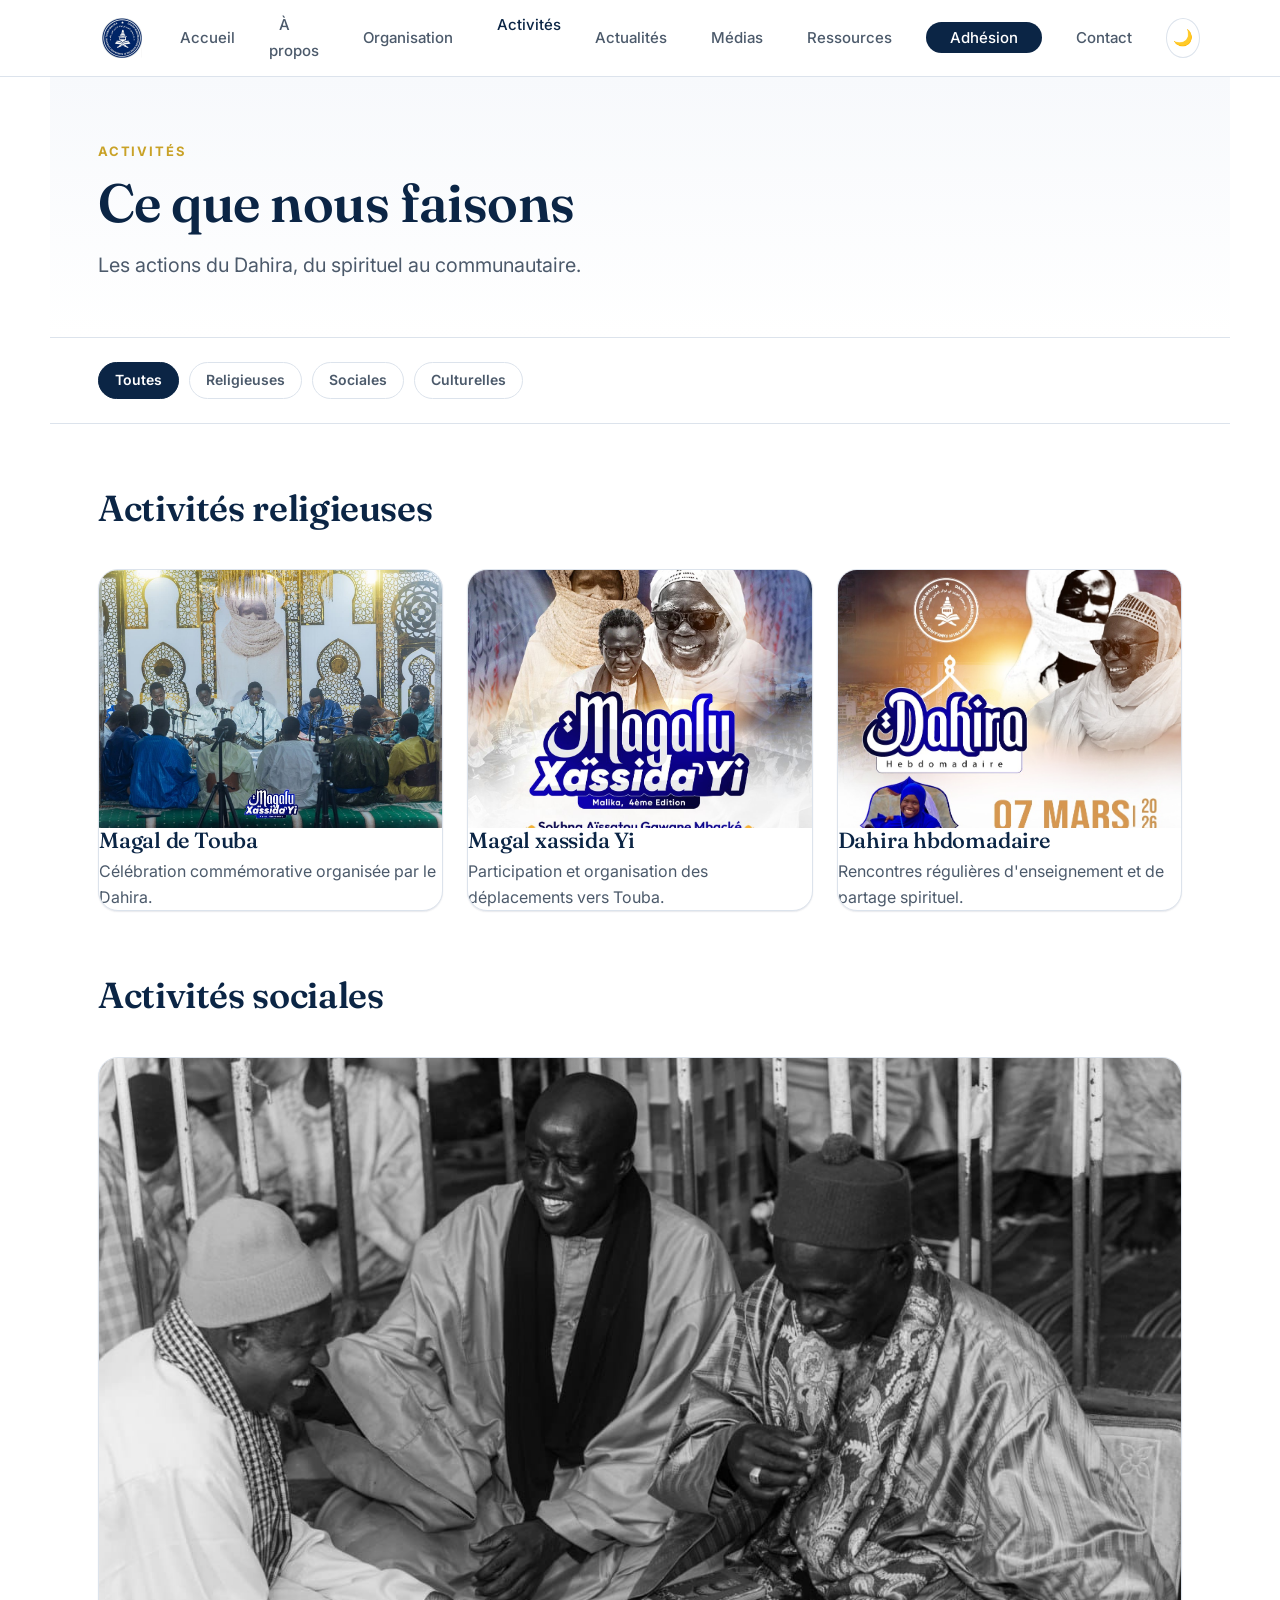
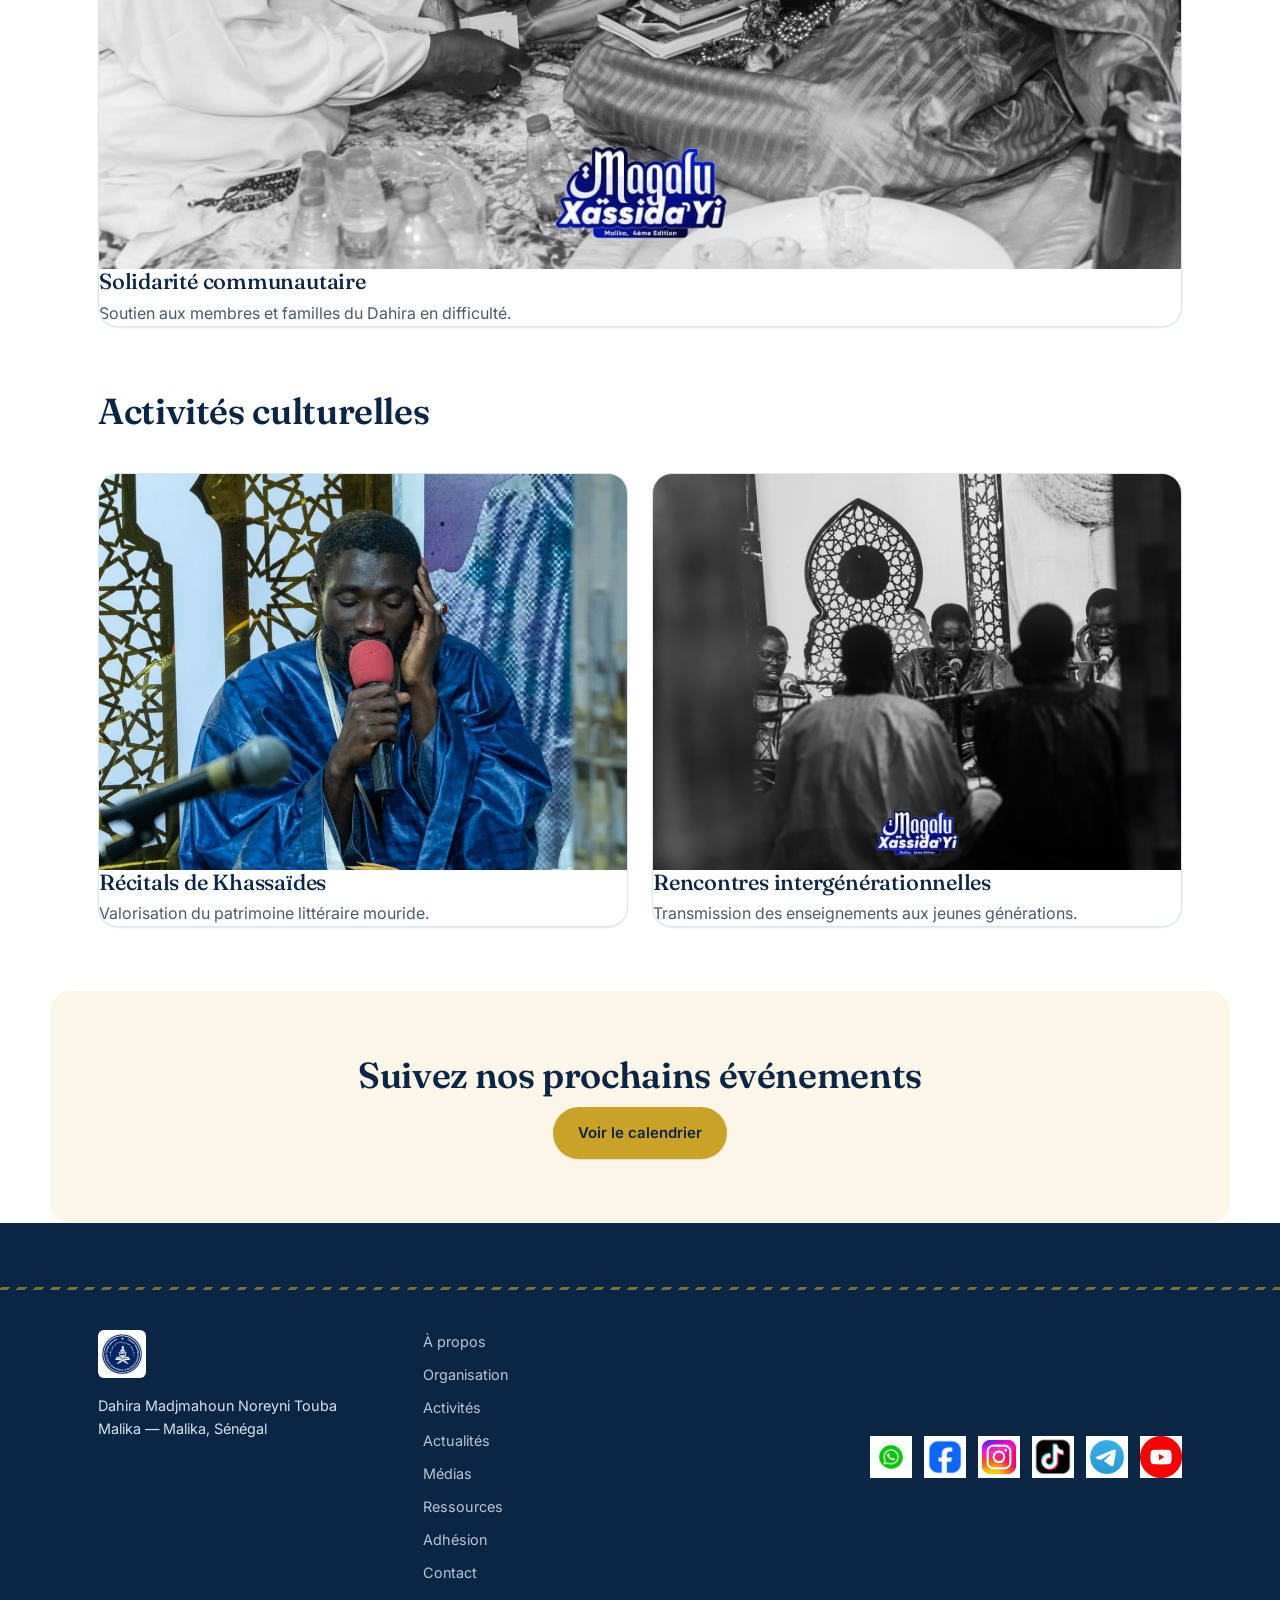
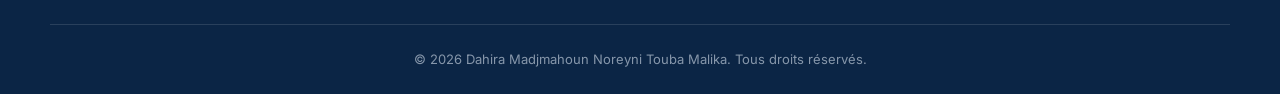
==== commit 849810c5: "HTML : Modification page adhesion" ====
--- a/activites.html
+++ b/activites.html
@@ -116,20 +116,39 @@
         <a href="adhesion.html">Adhésion</a>
         <a href="contact.html">Contact</a>
       </nav>
-      <div class="footer-social" aria-label="Réseaux sociaux">
-        <a href="https://t.me/daaramadjimahou" aria-label="WhatsApp">WhatsApp</a>
-        <a href="https://www.facebook.com/share/1DBmQHuCVX/" aria-label="Facebook">Facebook</a>
-        <a href="#" aria-label="Instagram">Instagram</a>
-         <a href="https://www.tiktok.com/@madjmahounnoreynimalika?_r=1&_t=ZS-98oCgu9KDMG" aria-label="Tik tok">Tik tok</a>
-        <a href="https://t.me/daaramadjimahou" aria-label="Telegramme">Telegramme</a>
-         <a href="https://youtube.com/@madjmahounnoreynimalika?si=QYGiKIW6ues_bleZ" aria-label="Youtube">Youtube</a>
-      </div>
+      <div class="social-links">
+
+    <a href="https://t.me/daaramadjimahou" target="_blank" aria-label="WhatsApp">
+        <img src="css/js/whatsap.jpeg" alt="WhatsApp">
+    </a>
+
+    <a href="https://www.facebook.com/share/1DBmQHuCVX/" target="_blank" aria-label="Facebook">
+        <img src="css/js/facebookk.jpeg" alt="Facebook">
+    </a>
+
+    <a href="#" aria-label="Instagram">
+        <img src="css/js/inst.jpeg" alt="Instagram">
+    </a>
+
+    <a href="https://www.tiktok.com/@madjmahounnoreynimalika" target="_blank" aria-label="TikTok">
+        <img src="css/js/tik tok.jpeg" alt="TikTok">
+    </a>
+
+    <a href="https://t.me/daaramadjimahou" target="_blank" aria-label="Telegram">
+        <img src="css/js/tel.jpeg" alt="Telegram">
+    </a>
+
+    <a href="https://youtube.com/@madjmahounnoreynimalika" target="_blank" aria-label="YouTube">
+        <img src="css/js/youtube.jpeg" alt="YouTube">
+    </a>
+
+</div>
     </div>
     <p class="footer-copy">&copy; <span data-current-year></span> Dahira Madjmahoun Noreyni Touba Malika. Tous droits réservés.</p>
   </footer>
 
   <script src="css/js/script.js"></script>
-<script src="css/js/galerie.js"></script>
-<script src="css/js/formulaire.js"></script>
+  <script src="css/js/galerie.js"></script>
+  <script src="css/js/formulaire.js"></script>
 </body>
 </html>
--- a/css/style.css
+++ b/css/style.css
@@ -1,51 +1,69 @@
 /* ==========================================================================
    DAHIRA MADJMAHOUN NOREYNI TOUBA MALIKA — FEUILLE DE STYLE
    --------------------------------------------------------------------------
-   Direction artistique : institution spirituelle sobre, éditoriale et digne.
-   Palette bleu profond + or, typographie serif de caractère pour les titres,
-   sans-serif humaniste pour le corps. Signature visuelle : motif géométrique
-   à huit branches (étoile khatam), inspiré de l'art géométrique islamique,
-   utilisé en filet décoratif abstrait — jamais figuratif.
+   Design : institution spirituelle sobre, éditoriale et digne.
+   Palette : bleu profond + or.
    ========================================================================== */
 
-/* ---------- 1. POLICES ---------- */
+
+/* ==========================================================================
+   1. POLICES
+========================================================================== */
+
 @import url('https://fonts.googleapis.com/css2?family=Fraunces:opsz,wght@9..144,400;9..144,500;9..144,600;9..144,700&family=Inter:wght@400;500;600;700&display=swap');
 
-/* ---------- 2. TOKENS (VARIABLES) ---------- */
+
+/* ==========================================================================
+   2. VARIABLES
+========================================================================== */
+
 :root {
-  /* Couleurs — mode clair */
+
+  /* Couleurs */
   --navy-900: #0B2545;
   --navy-700: #14345F;
   --navy-600: #1D4478;
   --navy-050: #EEF2F7;
+
   --gold-600: #A9821C;
   --gold-500: #C9A227;
   --gold-300: #E3C767;
   --gold-050: #FBF6E7;
-  --ink-900:  #16202C;
-  --ink-600:  #4C5A6B;
-  --ink-400:  #7D8CA0;
-  --paper:      #FFFFFF;
+
+  --ink-900: #16202C;
+  --ink-600: #4C5A6B;
+  --ink-400: #7D8CA0;
+
+  --paper: #FFFFFF;
   --paper-soft: #F7F9FC;
-  --line:       #DCE3EC;
+  --line: #DCE3EC;
+
   --success: #2E7D32;
-  --error:   #B3261E;
-
-  /* Rôles sémantiques */
+  --error: #B3261E;
+
+
+  /* Rôles */
   --color-bg: var(--paper);
   --color-bg-soft: var(--paper-soft);
   --color-surface: var(--paper);
+
   --color-text: var(--ink-900);
   --color-text-muted: var(--ink-600);
+
   --color-border: var(--line);
+
   --color-brand: var(--navy-900);
   --color-brand-strong: var(--navy-700);
+
   --color-accent: var(--gold-500);
   --color-accent-strong: var(--gold-600);
   --color-accent-soft: var(--gold-050);
+
   --color-header-bg: rgba(255, 255, 255, 0.92);
+
   --color-footer-bg: var(--navy-900);
   --color-footer-text: #D9E2EE;
+
 
   /* Typographie */
   --font-display: 'Fraunces', Georgia, 'Times New Roman', serif;
@@ -53,14 +71,20 @@
 
   --fs-eyebrow: 0.8125rem;
   --fs-body: 1rem;
+
   --fs-lead: clamp(1.05rem, 1rem + 0.3vw, 1.25rem);
+
   --fs-h3: clamp(1.15rem, 1.05rem + 0.4vw, 1.4rem);
   --fs-h2: clamp(1.6rem, 1.3rem + 1.2vw, 2.35rem);
   --fs-h1: clamp(2.1rem, 1.6rem + 2.2vw, 3.4rem);
+
   --fs-stat: clamp(2rem, 1.6rem + 1.6vw, 3rem);
 
+
+  /* Hauteurs */
   --lh-tight: 1.15;
   --lh-normal: 1.6;
+
 
   /* Espacements */
   --space-2xs: 0.375rem;
@@ -71,193 +95,382 @@
   --space-xl: 4rem;
   --space-2xl: 6rem;
 
-  /* Rayons & ombres */
+
+  /* Rayons */
   --radius-sm: 6px;
   --radius-md: 12px;
   --radius-lg: 20px;
   --radius-pill: 999px;
-  --shadow-sm: 0 1px 2px rgba(11, 37, 69, 0.06), 0 1px 1px rgba(11, 37, 69, 0.04);
-  --shadow-md: 0 8px 24px rgba(11, 37, 69, 0.10);
-  --shadow-lg: 0 20px 48px rgba(11, 37, 69, 0.16);
+
+
+  /* Ombres */
+  --shadow-sm:
+    0 1px 2px rgba(11, 37, 69, 0.06),
+    0 1px 1px rgba(11, 37, 69, 0.04);
+
+  --shadow-md:
+    0 8px 24px rgba(11, 37, 69, 0.10);
+
+  --shadow-lg:
+    0 20px 48px rgba(11, 37, 69, 0.16);
+
 
   /* Mise en page */
   --container-max: 1180px;
   --container-pad: clamp(1.25rem, 4vw, 3rem);
+
   --header-height: 76px;
+
   --transition: 200ms ease;
 }
 
-/* Mode sombre */
+
+/* ==========================================================================
+   3. MODE SOMBRE
+========================================================================== */
+
 [data-theme="dark"] {
+
   --color-bg: #0A1826;
   --color-bg-soft: #0F2036;
   --color-surface: #122741;
+
   --color-text: #EAF0F7;
   --color-text-muted: #A9B8CB;
+
   --color-border: #1F3A5A;
+
   --color-brand: #7FA3D6;
   --color-brand-strong: #A9C4E8;
+
   --color-accent: #E3C767;
   --color-accent-strong: #F0DB92;
+
   --color-accent-soft: rgba(227, 199, 103, 0.12);
+
   --color-header-bg: rgba(10, 24, 38, 0.9);
+
   --color-footer-bg: #060F1A;
   --color-footer-text: #B9C7DA;
-  --shadow-sm: 0 1px 2px rgba(0,0,0,0.3);
-  --shadow-md: 0 8px 24px rgba(0,0,0,0.35);
-  --shadow-lg: 0 20px 48px rgba(0,0,0,0.45);
-}
-
-/* ---------- 3. RESET & BASE ---------- */
-*, *::before, *::after { box-sizing: border-box; }
+
+  --shadow-sm:
+    0 1px 2px rgba(0, 0, 0, 0.3);
+
+  --shadow-md:
+    0 8px 24px rgba(0, 0, 0, 0.35);
+
+  --shadow-lg:
+    0 20px 48px rgba(0, 0, 0, 0.45);
+}
+
+
+/* ==========================================================================
+   4. RESET
+========================================================================== */
+
+*,
+*::before,
+*::after {
+  box-sizing: border-box;
+}
 
 html {
   scroll-behavior: smooth;
   scroll-padding-top: calc(var(--header-height) + 16px);
 }
 
-@media (prefers-reduced-motion: reduce) {
-  html { scroll-behavior: auto; }
-  *, *::before, *::after {
-    animation-duration: 0.001ms !important;
-    animation-iteration-count: 1 !important;
-    transition-duration: 0.001ms !important;
-    scroll-behavior: auto !important;
-  }
-}
-
 body {
   margin: 0;
+
   font-family: var(--font-body);
   font-size: var(--fs-body);
   line-height: var(--lh-normal);
+
   color: var(--color-text);
   background: var(--color-bg);
+
   -webkit-font-smoothing: antialiased;
-  transition: background var(--transition), color var(--transition);
-}
-
-img { max-width: 100%; height: auto; display: block; }
-a { color: inherit; text-decoration: none; }
-ul, ol { list-style: none; margin: 0; padding: 0; }
-button { font: inherit; color: inherit; background: none; border: none; cursor: pointer; }
-input, textarea, select { font: inherit; color: inherit; }
-
-h1, h2, h3, h4 {
+
+  transition:
+    background var(--transition),
+    color var(--transition);
+}
+
+img {
+  max-width: 100%;
+  height: auto;
+  display: block;
+}
+
+a {
+  color: inherit;
+  text-decoration: none;
+}
+
+ul,
+ol {
+  list-style: none;
+  margin: 0;
+  padding: 0;
+}
+
+button {
+  font: inherit;
+  color: inherit;
+  background: none;
+  border: none;
+  cursor: pointer;
+}
+
+input,
+textarea,
+select {
+  font: inherit;
+  color: inherit;
+}
+
+
+/* ==========================================================================
+   5. TITRES
+========================================================================== */
+
+h1,
+h2,
+h3,
+h4 {
   font-family: var(--font-display);
   font-weight: 600;
   line-height: var(--lh-tight);
+
   color: var(--color-brand);
+
   margin: 0 0 var(--space-sm);
+
   letter-spacing: -0.01em;
 }
-[data-theme="dark"] h1, [data-theme="dark"] h2, [data-theme="dark"] h3, [data-theme="dark"] h4 {
+
+[data-theme="dark"] h1,
+[data-theme="dark"] h2,
+[data-theme="dark"] h3,
+[data-theme="dark"] h4 {
   color: var(--color-text);
 }
 
-h1 { font-size: var(--fs-h1); }
-h2 { font-size: var(--fs-h2); }
-h3 { font-size: var(--fs-h3); font-weight: 500; }
-
-p { margin: 0 0 var(--space-sm); color: var(--color-text-muted); }
+h1 {
+  font-size: var(--fs-h1);
+}
+
+h2 {
+  font-size: var(--fs-h2);
+}
+
+h3 {
+  font-size: var(--fs-h3);
+  font-weight: 500;
+}
+
+h4 {
+  font-size: 1.1rem;
+}
+
+p {
+  margin: 0 0 var(--space-sm);
+  color: var(--color-text-muted);
+}
+
+
+/* ==========================================================================
+   6. ACCESSIBILITÉ
+========================================================================== */
 
 .sr-only {
   position: absolute;
-  width: 1px; height: 1px;
-  padding: 0; margin: -1px;
+
+  width: 1px;
+  height: 1px;
+
+  padding: 0;
+  margin: -1px;
+
   overflow: hidden;
-  clip: rect(0,0,0,0);
+
+  clip: rect(0, 0, 0, 0);
+
   white-space: nowrap;
+
   border: 0;
 }
 
 :focus-visible {
   outline: 3px solid var(--color-accent);
   outline-offset: 3px;
+
   border-radius: var(--radius-sm);
 }
 
-/* ---------- 4. MOTIF SIGNATURE — filet géométrique à 8 branches ---------- */
-.section::before,
-.hero::after {
-  content: "";
-}
+
+/* ==========================================================================
+   7. MOTIFS
+========================================================================== */
 
 .divider-star {
   height: 22px;
   width: 100%;
-  background-image: radial-gradient(circle, var(--color-accent) 0 2px, transparent 2.4px);
+
+  background-image:
+    radial-gradient(
+      circle,
+      var(--color-accent) 0 2px,
+      transparent 2.4px
+    );
+
   background-size: 28px 22px;
   background-repeat: repeat-x;
   background-position: center;
+
   opacity: 0.55;
 }
 
-/* petite étoile khatam utilisée comme puce/ornement */
 .khatam {
   display: inline-block;
+
   width: 14px;
   height: 14px;
-  background: conic-gradient(from 0deg,
-    var(--color-accent) 0 45deg, transparent 45deg 90deg,
-    var(--color-accent) 90deg 135deg, transparent 135deg 180deg,
-    var(--color-accent) 180deg 225deg, transparent 225deg 270deg,
-    var(--color-accent) 270deg 315deg, transparent 315deg 360deg);
+
+  background:
+    conic-gradient(
+      from 0deg,
+      var(--color-accent) 0 45deg,
+      transparent 45deg 90deg,
+      var(--color-accent) 90deg 135deg,
+      transparent 135deg 180deg,
+      var(--color-accent) 180deg 225deg,
+      transparent 225deg 270deg,
+      var(--color-accent) 270deg 315deg,
+      transparent 315deg 360deg
+    );
+
   transform: rotate(22.5deg);
 }
 
-/* ---------- 5. MISE EN PAGE / CONTENEURS ---------- */
-main, header .navbar, footer .footer-grid,
-.page-header, .content-section, .hero-content, .sub-tabs, .filter-tabs {
+
+/* ==========================================================================
+   8. CONTENEURS
+========================================================================== */
+
+main,
+header .navbar,
+footer .footer-grid,
+.page-header,
+.content-section,
+.hero-content,
+.sub-tabs,
+.filter-tabs {
   width: 100%;
 }
 
 .section,
 .page-header {
   max-width: var(--container-max);
+
   margin-inline: auto;
+
   padding-inline: var(--container-pad);
   padding-block: var(--space-xl);
 }
 
-.content-section + .content-section { padding-top: 0; }
-
-/* ---------- 6. HEADER / NAVIGATION ---------- */
+.content-section + .content-section {
+  padding-top: 0;
+}
+
+
+/* ==========================================================================
+   9. HEADER / NAVIGATION
+========================================================================== */
+
 .site-header {
   position: sticky;
+
   top: 0;
-  z-index: 100;
+
+  z-index: 500;
+
   background: var(--color-header-bg);
-  backdrop-filter: saturate(160%) blur(10px);
+
+  backdrop-filter:
+    saturate(160%)
+    blur(10px);
+
   border-bottom: 1px solid var(--color-border);
 }
 
 .navbar {
   max-width: var(--container-max);
+
   margin-inline: auto;
+
   padding-inline: var(--container-pad);
+
   height: var(--header-height);
+
+  display: flex;
+
+  align-items: center;
+
+  gap: var(--space-md);
+}
+
+
+/* LOGO HEADER */
+
+.logo {
   display: flex;
   align-items: center;
-  gap: var(--space-md);
-}
-
-.logo img { height: 44px; width: auto; }
+
+  flex-shrink: 0;
+}
+
+.logo img {
+  width: 48px;
+  height: 48px;
+
+  object-fit: contain;
+
+  background: #fff;
+
+  padding: 4px;
+
+  border-radius: var(--radius-sm);
+}
+
+
+/* NAVIGATION */
 
 .nav-links {
   display: flex;
+
   align-items: center;
+
   gap: var(--space-md);
+
   margin-left: auto;
 }
 
 .nav-links a {
   font-size: 0.9375rem;
+
   font-weight: 500;
+
   color: var(--color-text-muted);
-  padding: var(--space-2xs) var(--space-xs);
+
+  padding:
+    var(--space-2xs)
+    var(--space-xs);
+
   border-radius: var(--radius-sm);
+
   transition: color var(--transition);
+
   position: relative;
 }
 
@@ -265,906 +478,2473 @@
 .nav-links a[aria-current="page"] {
   color: var(--color-brand);
 }
+
 [data-theme="dark"] .nav-links a:hover,
-[data-theme="dark"] .nav-links a[aria-current="page"] { color: var(--color-accent); }
+[data-theme="dark"] .nav-links a[aria-current="page"] {
+  color: var(--color-accent);
+}
 
 .nav-links a[aria-current="page"]::after {
   content: "";
+
   position: absolute;
+
   left: var(--space-xs);
   right: var(--space-xs);
+
   bottom: -2px;
+
   height: 2px;
+
   background: var(--color-accent);
+
   border-radius: var(--radius-pill);
 }
+
+
+/* BOUTON ADHÉSION NAVIGATION */
 
 .nav-links .btn-nav {
   background: var(--color-brand);
+
   color: #fff;
-  padding: var(--space-2xs) var(--space-md);
+
+  padding:
+    var(--space-2xs)
+    var(--space-md);
+
   border-radius: var(--radius-pill);
 }
-.nav-links .btn-nav:hover { background: var(--color-brand-strong); }
+
+.nav-links .btn-nav:hover {
+  background: var(--color-brand-strong);
+}
+
+
+/* MODE SOMBRE TOGGLE (bouton) */
 
 .theme-toggle {
-  width: 40px; height: 40px;
-  display: grid; place-items: center;
+  width: 40px;
+  height: 40px;
+
+  display: grid;
+
+  place-items: center;
+
   border-radius: 50%;
+
   border: 1px solid var(--color-border);
-  transition: background var(--transition);
-}
-.theme-toggle:hover { background: var(--color-bg-soft); }
+
+  transition:
+    background var(--transition);
+}
+
+.theme-toggle:hover {
+  background: var(--color-bg-soft);
+}
+
+
+/* HAMBURGER */
 
 .hamburger {
   display: none;
+
   flex-direction: column;
+
   gap: 5px;
+
   width: 26px;
-}
+
+  flex-shrink: 0;
+}
+
 .hamburger span {
   height: 2px;
+
   background: var(--color-brand);
+
   border-radius: 2px;
-  transition: transform var(--transition), opacity var(--transition);
-}
-
-/* ---------- 7. BOUTONS & LIENS ---------- */
+
+  transition:
+    transform var(--transition),
+    opacity var(--transition);
+}
+
+/* Contraste garanti en mode sombre */
+[data-theme="dark"] .hamburger span {
+  background: var(--color-text);
+}
+
+
+/* ==========================================================================
+   10. BOUTONS
+========================================================================== */
+
 .btn {
   display: inline-flex;
+
   align-items: center;
   justify-content: center;
+
   gap: var(--space-2xs);
+
   padding: 0.85em 1.6em;
+
   border-radius: var(--radius-pill);
+
   font-weight: 600;
+
   font-size: 0.9375rem;
-  transition: transform var(--transition), box-shadow var(--transition), background var(--transition), color var(--transition);
+
+  transition:
+    transform var(--transition),
+    box-shadow var(--transition),
+    background var(--transition),
+    color var(--transition);
+
   border: 1px solid transparent;
 }
-.btn:hover { transform: translateY(-1px); }
+
+.btn:hover {
+  transform: translateY(-1px);
+}
+
+
+/* BOUTON PRINCIPAL */
 
 .btn-primary {
   background: var(--color-accent);
+
   color: var(--navy-900);
+
   box-shadow: var(--shadow-sm);
 }
-.btn-primary:hover { background: var(--color-accent-strong); box-shadow: var(--shadow-md); }
+
+.btn-primary:hover {
+  background: var(--color-accent-strong);
+
+  box-shadow: var(--shadow-md);
+}
+
+
+/* BOUTON SECONDAIRE */
 
 .btn-secondary {
   background: transparent;
+
   color: var(--color-brand);
+
   border-color: var(--color-border);
 }
-[data-theme="dark"] .btn-secondary { color: var(--color-text); }
-.btn-secondary:hover { border-color: var(--color-brand); }
-
-.btn-small { padding: 0.5em 1.1em; font-size: 0.85rem; }
-.btn-full { width: 100%; }
+
+[data-theme="dark"] .btn-secondary {
+  color: var(--color-text);
+}
+
+.btn-secondary:hover {
+  border-color: var(--color-brand);
+}
+
+
+/* PETIT BOUTON */
+
+.btn-small {
+  padding: 0.5em 1.1em;
+
+  font-size: 0.85rem;
+}
+
+.btn-full {
+  width: 100%;
+}
+
+
+/* ==========================================================================
+   11. BOUTON BARKÉLOU
+   --------------------------------------------------------------------------
+   Transparent comme "Découvrir notre histoire".
+   Pas de fond bleu.
+   Pas de fond jaune.
+========================================================================== */
+
+.btn-wave {
+  display: inline-flex;
+
+  align-items: center;
+  justify-content: center;
+
+  gap: 8px;
+
+  padding: 0.85em 1.6em;
+
+  background: transparent;
+
+  color: #fff !important;
+
+  border: 1px solid rgba(255, 255, 255, 0.4);
+
+  border-radius: var(--radius-pill);
+
+  font-weight: 600;
+
+  font-size: 0.9375rem;
+
+  text-decoration: none !important;
+
+  animation: barkelouPulse 2s ease-in-out infinite;
+
+  transition:
+    transform 200ms ease,
+    border-color 200ms ease,
+    background 200ms ease;
+}
+
+
+/* Survol */
+
+.btn-wave:hover {
+  background: rgba(255, 255, 255, 0.08);
+
+  border-color: #fff;
+
+  color: #fff !important;
+
+  transform: translateY(-2px);
+}
+
+
+/* Animation Barkélou */
+
+@keyframes barkelouPulse {
+
+  0% {
+    transform: scale(1);
+  }
+
+  50% {
+    transform: scale(1.05);
+  }
+
+  100% {
+    transform: scale(1);
+  }
+
+}
+
+
+/* ==========================================================================
+   12. LIENS
+========================================================================== */
 
 .link-more {
   display: inline-flex;
+
   align-items: center;
+
   gap: 0.35em;
+
   color: var(--color-brand);
+
   font-weight: 600;
+
   border-bottom: 1px solid transparent;
-  transition: border-color var(--transition);
-}
-[data-theme="dark"] .link-more { color: var(--color-accent); }
-.link-more:hover { border-color: currentColor; }
-
-/* ---------- 8. HERO (accueil) ---------- */
+
+  transition:
+    border-color var(--transition);
+}
+
+[data-theme="dark"] .link-more {
+  color: var(--color-accent);
+}
+
+.link-more:hover {
+  border-color: currentColor;
+}
+
+
+/* ==========================================================================
+   13. HERO
+========================================================================== */
+
 .hero {
   position: relative;
+
   min-height: 78vh;
+
   display: flex;
+
   align-items: flex-end;
+
   color: #fff;
 }
 
-.hero-media { position: absolute; inset: 0; z-index: -1; }
+.hero-media {
+  position: absolute;
+
+  inset: 0;
+
+  z-index: -1;
+}
+
 .hero-image {
-  width: 100%; height: 100%; object-fit: cover;
-}
+  width: 100%;
+  height: 100%;
+
+  object-fit: cover;
+}
+
 .hero-media::after {
   content: "";
-  position: absolute; inset: 0;
-  background: linear-gradient(180deg, rgba(11,37,69,0.25) 0%, rgba(11,37,69,0.55) 55%, rgba(11,37,69,0.92) 100%);
+
+  position: absolute;
+
+  inset: 0;
+
+  background:
+    linear-gradient(
+      180deg,
+      rgba(11, 37, 69, 0.25) 0%,
+      rgba(11, 37, 69, 0.55) 55%,
+      rgba(11, 37, 69, 0.92) 100%
+    );
 }
 
 .hero-content {
   max-width: var(--container-max);
+
   margin-inline: auto;
-  padding: var(--space-2xl) var(--container-pad) var(--space-xl);
+
+  padding:
+    var(--space-2xl)
+    var(--container-pad)
+    var(--space-xl);
 }
 
 .eyebrow {
   font-family: var(--font-body);
+
   font-size: var(--fs-eyebrow);
+
   font-weight: 700;
+
   letter-spacing: 0.14em;
+
   text-transform: uppercase;
+
   color: var(--color-accent);
+
   margin-bottom: var(--space-xs);
 }
 
-.hero h1 { color: #fff; max-width: 16ch; }
+.hero h1 {
+  color: #fff;
+
+  max-width: 16ch;
+}
+
 .hero-subtitle {
-  color: rgba(255,255,255,0.85);
+  color: rgba(255, 255, 255, 0.85);
+
   font-size: var(--fs-lead);
+
   max-width: 46ch;
+
   margin-bottom: var(--space-md);
 }
 
-.hero-actions { display: flex; flex-wrap: wrap; gap: var(--space-sm); }
-.hero .btn-secondary { color: #fff; border-color: rgba(255,255,255,0.4); }
-.hero .btn-secondary:hover { border-color: #fff; }
-
-/* ---------- 9. PAGE HEADER (pages internes) ---------- */
+.hero-actions {
+  display: flex;
+
+  flex-wrap: wrap;
+
+  gap: var(--space-sm);
+}
+
+.hero .btn-secondary {
+  color: #fff;
+
+  border-color: rgba(255, 255, 255, 0.4);
+}
+
+.hero .btn-secondary:hover {
+  border-color: #fff;
+}
+
+
+/* ==========================================================================
+   14. PAGE HEADER
+========================================================================== */
+
 .page-header {
-  padding-block: var(--space-xl) var(--space-lg);
+  padding-block:
+    var(--space-xl)
+    var(--space-lg);
+
   border-bottom: 1px solid var(--color-border);
-  background: linear-gradient(180deg, var(--color-bg-soft), var(--color-bg));
-}
+
+  background:
+    linear-gradient(
+      180deg,
+      var(--color-bg-soft),
+      var(--color-bg)
+    );
+}
+
 .page-header .page-lead {
   font-size: var(--fs-lead);
+
   max-width: 60ch;
 }
 
-/* ---------- 10. SOUS-NAVIGATION & FILTRES ---------- */
-.sub-tabs, .filter-tabs {
+
+/* ==========================================================================
+   15. SOUS-NAVIGATION
+========================================================================== */
+
+.sub-tabs,
+.filter-tabs {
   max-width: var(--container-max);
+
   margin-inline: auto;
+
   padding-inline: var(--container-pad);
+
   display: flex;
+
   flex-wrap: wrap;
+
   gap: var(--space-xs);
+
   padding-block: var(--space-md);
+
   position: sticky;
+
   top: var(--header-height);
+
   background: var(--color-bg);
+
   z-index: 10;
+
   border-bottom: 1px solid var(--color-border);
 }
 
 .sub-tab {
-  padding: var(--space-2xs) var(--space-sm);
+  padding:
+    var(--space-2xs)
+    var(--space-sm);
+
   border-radius: var(--radius-pill);
+
   font-weight: 600;
+
   font-size: 0.9rem;
+
   color: var(--color-text-muted);
-  transition: background var(--transition), color var(--transition);
-}
-.sub-tab:hover { background: var(--color-bg-soft); color: var(--color-brand); }
+
+  transition:
+    background var(--transition),
+    color var(--transition);
+}
+
+.sub-tab:hover {
+  background: var(--color-bg-soft);
+
+  color: var(--color-brand);
+}
 
 .filter-btn {
-  padding: var(--space-2xs) var(--space-sm);
+  padding:
+    var(--space-2xs)
+    var(--space-sm);
+
   border-radius: var(--radius-pill);
+
   border: 1px solid var(--color-border);
+
   font-weight: 600;
+
   font-size: 0.875rem;
+
   color: var(--color-text-muted);
+
   transition: all var(--transition);
 }
-.filter-btn:hover { border-color: var(--color-brand); color: var(--color-brand); }
+
+.filter-btn:hover {
+  border-color: var(--color-brand);
+
+  color: var(--color-brand);
+}
+
 .filter-btn.is-active {
   background: var(--color-brand);
+
   border-color: var(--color-brand);
+
   color: #fff;
 }
 
-/* ---------- 11. GRILLES DE CARTES ---------- */
+
+/* ==========================================================================
+   16. CARTES
+========================================================================== */
+
 .cards-grid {
   display: grid;
-  grid-template-columns: repeat(auto-fit, minmax(250px, 1fr));
+
+  grid-template-columns:
+    repeat(
+      auto-fit,
+      minmax(250px, 1fr)
+    );
+
   gap: var(--space-md);
+
   margin-top: var(--space-lg);
 }
 
-.activity-card, .value-card, .commission-card, .news-card {
+.activity-card,
+.value-card,
+.commission-card,
+.news-card {
   background: var(--color-surface);
+
   border: 1px solid var(--color-border);
+
   border-radius: var(--radius-lg);
+
   overflow: hidden;
+
   box-shadow: var(--shadow-sm);
-  transition: transform var(--transition), box-shadow var(--transition);
+
+  transition:
+    transform var(--transition),
+    box-shadow var(--transition);
+
   display: flex;
+
   flex-direction: column;
 }
 
-.activity-card:hover, .value-card:hover, .commission-card:hover, .news-card:hover {
+.activity-card:hover,
+.value-card:hover,
+.commission-card:hover,
+.news-card:hover {
   transform: translateY(-4px);
+
   box-shadow: var(--shadow-md);
 }
 
-.activity-card-image, .value-card-image, .commission-card-image,
-.news-card > img, .event-card-image {
+
+/* Images des cartes */
+
+.activity-card-image,
+.value-card-image,
+.commission-card-image,
+.news-card > img,
+.event-card-image {
+  width: 100%;
+
+  aspect-ratio: 4 / 3;
+
+  object-fit: cover;
+}
+
+
+/* Contenu des cartes */
+
+.activity-content {
+  padding: var(--space-md);
+}
+
+.activity-card h3,
+.value-card h3,
+.commission-card h3,
+.activity-card h4,
+.value-card h4,
+.commission-card h4 {
+  margin-top: 0;
+
+  margin-bottom: var(--space-2xs);
+}
+
+.activity-card p,
+.value-card p,
+.commission-card p {
+  margin-bottom: 0;
+}
+
+
+/* ==========================================================================
+   17. CHIFFRES CLÉS
+========================================================================== */
+
+.bento-grid {
+  display: grid;
+
+  grid-template-columns:
+    repeat(
+      auto-fit,
+      minmax(180px, 1fr)
+    );
+
+  gap: var(--space-sm);
+
+  margin-top: var(--space-lg);
+}
+
+.stat-card {
+  background: var(--color-brand);
+
+  color: #fff;
+
+  border-radius: var(--radius-lg);
+
+  padding:
+    var(--space-lg)
+    var(--space-md);
+
+  display: flex;
+
+  flex-direction: column;
+
+  gap: var(--space-2xs);
+
+  position: relative;
+
+  overflow: hidden;
+}
+
+.stat-card::before {
+  content: "";
+
+  position: absolute;
+
+  top: -20px;
+  right: -20px;
+
+  width: 90px;
+  height: 90px;
+
+  background: var(--color-accent);
+
+  opacity: 0.18;
+
+  border-radius: 50%;
+}
+
+.stat-number {
+  font-family: var(--font-display);
+
+  font-size: var(--fs-stat);
+
+  font-weight: 700;
+
+  color: var(--color-accent);
+
+  line-height: 1;
+}
+
+.stat-label {
+  font-size: 0.875rem;
+
+  color: rgba(255, 255, 255, 0.8);
+}
+
+
+/* ==========================================================================
+   18. ACTUALITÉS
+========================================================================== */
+
+.news-card-body {
+  padding: var(--space-md);
+}
+
+.badge {
+  display: inline-block;
+
+  background: var(--color-accent-soft);
+
+  color: var(--color-accent-strong);
+
+  font-size: 0.75rem;
+
+  font-weight: 700;
+
+  text-transform: uppercase;
+
+  letter-spacing: 0.05em;
+
+  padding: 0.3em 0.75em;
+
+  border-radius: var(--radius-pill);
+
+  margin-bottom: var(--space-2xs);
+}
+
+.news-card-body time {
+  display: block;
+
+  font-size: 0.8125rem;
+
+  color: var(--color-text-muted);
+
+  margin:
+    var(--space-2xs)
+    0;
+}
+
+.news-card-body h3 a:hover {
+  color: var(--color-accent-strong);
+}
+
+
+/* ==========================================================================
+   19. ÉVÉNEMENTS
+========================================================================== */
+
+.events-list {
+  display: grid;
+
+  gap: var(--space-sm);
+
+  margin-top: var(--space-lg);
+}
+
+.event-card {
+  display: grid;
+
+  grid-template-columns:
+    auto auto 1fr;
+
+  align-items: center;
+
+  gap: var(--space-md);
+
+  background: var(--color-surface);
+
+  border: 1px solid var(--color-border);
+
+  border-radius: var(--radius-md);
+
+  padding:
+    var(--space-sm)
+    var(--space-md);
+}
+
+.event-card-image {
+  width: 84px;
+  height: 84px;
+
+  border-radius: var(--radius-sm);
+
+  aspect-ratio: 1;
+}
+
+.event-date {
+  display: flex;
+
+  flex-direction: column;
+
+  align-items: center;
+
+  min-width: 72px;
+
+  padding: var(--space-xs);
+
+  background: var(--color-accent-soft);
+
+  border-radius: var(--radius-sm);
+
+  text-align: center;
+}
+
+.event-day {
+  font-family: var(--font-display);
+
+  font-weight: 700;
+
+  font-size: 1.1rem;
+
+  color: var(--color-brand);
+
+  text-transform: capitalize;
+}
+
+.event-month {
+  font-size: 0.75rem;
+
+  text-transform: uppercase;
+
+  letter-spacing: 0.05em;
+
+  color: var(--color-text-muted);
+}
+
+.event-location {
+  margin: 0;
+
+  font-size: 0.875rem;
+}
+
+
+/* ==========================================================================
+   20. NEWSLETTER
+========================================================================== */
+
+.newsletter-section {
+  background: var(--color-brand);
+
+  color: #fff;
+
+  border-radius: var(--radius-lg);
+
+  padding:
+    var(--space-xl)
+    var(--space-lg);
+
+  text-align: center;
+}
+
+.newsletter-section h2,
+.newsletter-section p {
+  color: #fff;
+}
+
+.newsletter-form {
+  display: flex;
+
+  gap: var(--space-xs);
+
+  max-width: 420px;
+
+  margin:
+    var(--space-md)
+    auto 0;
+}
+
+.newsletter-form input {
+  flex: 1;
+
+  padding:
+    0.85em
+    1.1em;
+
+  border-radius: var(--radius-pill);
+
+  border: 1px solid transparent;
+
+  background: rgba(255, 255, 255, 0.12);
+
+  color: #fff;
+}
+
+.newsletter-form input::placeholder {
+  color: rgba(255, 255, 255, 0.65);
+}
+
+.newsletter-form input:focus {
+  background: #fff;
+
+  color: var(--ink-900);
+}
+
+
+/* ==========================================================================
+   21. FORMULAIRES
+========================================================================== */
+
+.form-group {
+  margin-bottom: var(--space-md);
+}
+
+.form-group label {
+  display: block;
+
+  font-weight: 600;
+
+  font-size: 0.9rem;
+
+  margin-bottom: var(--space-2xs);
+}
+
+.form-group input,
+.form-group textarea {
+  width: 100%;
+
+  padding:
+    0.8em
+    1em;
+
+  border-radius: var(--radius-sm);
+
+  border: 1px solid var(--color-border);
+
+  background: var(--color-surface);
+
+  color: var(--color-text);
+
+  transition:
+    border-color var(--transition),
+    box-shadow var(--transition);
+}
+
+.form-group input:focus,
+.form-group textarea:focus {
+  border-color: var(--color-brand);
+
+  box-shadow:
+    0 0 0 3px var(--color-accent-soft);
+
+  outline: none;
+}
+
+.form-checkbox {
+  display: flex;
+
+  align-items: flex-start;
+
+  gap: var(--space-2xs);
+}
+
+.form-checkbox input {
+  width: auto;
+
+  margin-top: 0.3em;
+}
+
+.form-checkbox label {
+  font-weight: 400;
+
+  font-size: 0.875rem;
+
+  color: var(--color-text-muted);
+}
+
+.form-feedback {
+  min-height: 1.2em;
+
+  font-size: 0.875rem;
+
+  font-weight: 600;
+
+  color: var(--success);
+}
+
+.form-feedback:empty {
+  display: none;
+}
+
+
+/* ==========================================================================
+   22. CTA
+========================================================================== */
+
+.cta-section {
+  text-align: center;
+
+  background: var(--color-accent-soft);
+
+  border-radius: var(--radius-lg);
+}
+
+.cta-section h2 {
+  margin-bottom: var(--space-xs);
+}
+
+
+/* ==========================================================================
+   23. À PROPOS — TIMELINE
+========================================================================== */
+
+.timeline {
+  position: relative;
+
+  margin-top: var(--space-lg);
+
+  padding-left: var(--space-lg);
+
+  border-left: 2px solid var(--color-accent);
+
+  display: grid;
+
+  gap: var(--space-lg);
+}
+
+.timeline-item {
+  position: relative;
+}
+
+.timeline-item::before {
+  content: "";
+
+  position: absolute;
+
+  left:
+    calc(
+      -1 * var(--space-lg) - 6px
+    );
+
+  top: 4px;
+
+  width: 12px;
+  height: 12px;
+
+  border-radius: 50%;
+
+  background: var(--color-accent);
+
+  border:
+    3px solid
+    var(--color-bg);
+
+  box-shadow:
+    0 0 0 2px
+    var(--color-accent);
+}
+
+.timeline-year {
+  display: inline-block;
+
+  font-family: var(--font-display);
+
+  font-weight: 700;
+
+  color: var(--color-brand);
+
+  margin-bottom: var(--space-2xs);
+}
+
+[data-theme="dark"] .timeline-year {
+  color: var(--color-accent);
+}
+
+.mission-statement {
+  font-family: var(--font-display);
+
+  font-size: var(--fs-lead);
+
+  font-style: italic;
+
+  color: var(--color-text);
+
+  max-width: 60ch;
+
+  border-left:
+    3px solid
+    var(--color-accent);
+
+  padding-left: var(--space-md);
+}
+
+
+/* ==========================================================================
+   24. ORGANISATION
+========================================================================== */
+
+.president-message {
+  margin: var(--space-lg) 0 0;
+
+  padding: var(--space-lg);
+
+  background: var(--color-bg-soft);
+
+  border-radius: var(--radius-lg);
+
+  border-left:
+    4px solid
+    var(--color-accent);
+
+  display: grid;
+
+  grid-template-columns:
+    auto 1fr;
+
+  gap: var(--space-md);
+
+  font-style: italic;
+
+  color: var(--color-text);
+}
+
+.president-photo {
+  width: 96px;
+  height: 96px;
+
+  border-radius: 50%;
+
+  object-fit: cover;
+
+  grid-row: 1 / 3;
+}
+
+.president-message p {
+  color: var(--color-text);
+
+  margin-bottom: var(--space-sm);
+}
+
+.president-message cite,
+.president-message > *:last-child {
+  font-style: normal;
+
+  font-weight: 600;
+
+  color: var(--color-brand);
+
+  display: block;
+}
+
+.org-chart {
+  margin-top: var(--space-lg);
+
+  display: grid;
+
+  gap: var(--space-md);
+
+  text-align: center;
+}
+
+.org-node {
+  background: var(--color-surface);
+
+  border: 1px solid var(--color-border);
+
+  border-radius: var(--radius-md);
+
+  padding: var(--space-sm);
+
+  font-weight: 600;
+
+  box-shadow: var(--shadow-sm);
+}
+
+.org-node-top {
+  background: var(--color-brand);
+
+  color: #fff;
+
+  max-width: 240px;
+
+  margin-inline: auto;
+}
+
+.org-row {
+  display: grid;
+
+  grid-template-columns:
+    repeat(
+      auto-fit,
+      minmax(160px, 1fr)
+    );
+
+  gap: var(--space-sm);
+}
+
+
+/* ==========================================================================
+   25. MÉDIAS
+========================================================================== */
+
+.photo-grid {
+  margin-top: var(--space-lg);
+
+  columns: 4 220px;
+
+  column-gap: var(--space-sm);
+}
+
+.photo-item {
+  margin:
+    0 0
+    var(--space-sm);
+
+  break-inside: avoid;
+
+  border-radius: var(--radius-md);
+
+  overflow: hidden;
+
+  box-shadow: var(--shadow-sm);
+
+  cursor: zoom-in;
+}
+
+.photo-item img {
+  transition:
+    transform 300ms ease;
+}
+
+.photo-item:hover img {
+  transform: scale(1.04);
+}
+
+.video-grid {
+  margin-top: var(--space-lg);
+
+  display: grid;
+
+  grid-template-columns:
+    repeat(
+      auto-fit,
+      minmax(280px, 1fr)
+    );
+
+  gap: var(--space-md);
+}
+
+.video-item {
+  border-radius: var(--radius-md);
+
+  overflow: hidden;
+
+  box-shadow: var(--shadow-sm);
+
+  aspect-ratio: 16 / 9;
+
+  background: #000;
+}
+
+.video-item video,
+.video-item iframe {
+  width: 100%;
+  height: 100%;
+
+  border: 0;
+
+  display: block;
+}
+
+.podcast-list {
+  margin-top: var(--space-lg);
+
+  display: grid;
+
+  gap: var(--space-sm);
+}
+
+.podcast-item {
+  background: var(--color-surface);
+
+  border: 1px solid var(--color-border);
+
+  border-radius: var(--radius-md);
+
+  padding: var(--space-md);
+}
+
+.podcast-item h3 {
+  margin-bottom: var(--space-xs);
+
+  font-size: 1rem;
+}
+
+.podcast-item audio {
+  width: 100%;
+}
+
+
+/* LIGHTBOX */
+
+.lightbox {
+  position: fixed;
+
+  inset: 0;
+
+  background: rgba(11, 37, 69, 0.92);
+
+  display: grid;
+
+  place-items: center;
+
+  z-index: 1000;
+
+  padding: var(--space-lg);
+}
+
+.lightbox[hidden] {
+  display: none;
+}
+
+.lightbox-image {
+  max-height: 88vh;
+
+  border-radius: var(--radius-md);
+}
+
+.lightbox-close {
+  position: absolute;
+
+  top: var(--space-md);
+
+  right: var(--space-md);
+
+  width: 44px;
+  height: 44px;
+
+  color: #fff;
+
+  font-size: 1.5rem;
+
+  border:
+    1px solid
+    rgba(255, 255, 255, 0.3);
+
+  border-radius: 50%;
+}
+
+
+/* ==========================================================================
+   26. RESSOURCES
+========================================================================== */
+
+.resources-toolbar {
+  display: flex;
+
+  flex-wrap: wrap;
+
+  gap: var(--space-sm);
+
+  align-items: center;
+
+  justify-content: space-between;
+
+  margin-top: var(--space-lg);
+}
+
+.resources-toolbar input[type="search"] {
+  flex: 1;
+
+  min-width: 220px;
+
+  padding:
+    0.75em
+    1.1em;
+
+  border-radius: var(--radius-pill);
+
+  border: 1px solid var(--color-border);
+
+  background: var(--color-surface);
+}
+
+.resource-list {
+  margin-top: var(--space-md);
+
+  display: grid;
+
+  gap: var(--space-xs);
+}
+
+.resource-item {
+  display: flex;
+
+  align-items: center;
+
+  gap: var(--space-sm);
+
+  padding:
+    var(--space-sm)
+    var(--space-md);
+
+  background: var(--color-surface);
+
+  border: 1px solid var(--color-border);
+
+  border-radius: var(--radius-md);
+
+  transition:
+    border-color var(--transition),
+    box-shadow var(--transition);
+}
+
+.resource-item:hover {
+  border-color: var(--color-accent);
+
+  box-shadow: var(--shadow-sm);
+}
+
+.resource-icon {
+  font-size: 1.25rem;
+}
+
+.resource-name {
+  flex: 1;
+
+  font-weight: 500;
+}
+
+
+/* ==========================================================================
+   27. ADHÉSION
+========================================================================== */
+
+.adhesion-layout {
+  max-width: var(--container-max);
+
+  margin-inline: auto;
+
+  padding-inline: var(--container-pad);
+
+  padding-bottom: var(--space-2xl);
+
+  display: grid;
+
+  grid-template-columns:
+    1.4fr 1fr;
+
+  gap: var(--space-lg);
+
+  align-items: start;
+}
+
+.form-section {
+  max-width: none;
+
+  background: var(--color-surface);
+
+  border: 1px solid var(--color-border);
+
+  border-radius: var(--radius-lg);
+
+  padding: var(--space-lg);
+
+  box-shadow: var(--shadow-sm);
+}
+
+.cotisations-aside {
+  padding: var(--space-lg);
+
+  background: var(--color-brand);
+
+  color: #fff;
+
+  border-radius: var(--radius-lg);
+
+  position: sticky;
+
+  top:
+    calc(
+      var(--header-height)
+      + var(--space-md)
+    );
+}
+
+.cotisations-aside h2,
+.cotisations-aside h3,
+.cotisations-aside p {
+  color: #fff;
+}
+
+.cotisation-list {
+  margin:
+    var(--space-sm)
+    0;
+
+  display: grid;
+
+  gap: var(--space-xs);
+}
+
+.cotisation-list li {
+  padding:
+    var(--space-xs)
+    var(--space-sm);
+
+  background: rgba(255, 255, 255, 0.08);
+
+  border-radius: var(--radius-sm);
+}
+
+.donation-methods {
+  margin-top: var(--space-md);
+
+  padding-top: var(--space-md);
+
+  border-top:
+    1px solid
+    rgba(255, 255, 255, 0.2);
+}
+
+
+/* MOYENS DE PAIEMENT */
+
+.payment-methods {
+  display: grid;
+
+  grid-template-columns: 1fr 1fr;
+
+  gap: var(--space-sm);
+
+  margin-top: var(--space-md);
+}
+
+.payment-card {
+  background: #fff;
+
+  border-radius: var(--radius-md);
+
+  padding: var(--space-md);
+
+  text-align: center;
+
+  color: var(--color-text);
+
+  display: flex;
+
+  flex-direction: column;
+
+  align-items: center;
+
+  gap: var(--space-2xs);
+}
+
+.payment-card-header {
+  display: flex;
+
+  align-items: center;
+
+  gap: var(--space-2xs);
+
+  margin-bottom: var(--space-2xs);
+}
+
+.payment-logo {
+  height: 20px;
+
+  width: auto;
+}
+
+.payment-name {
+  font-weight: 700;
+
+  font-size: 0.875rem;
+
+  color: var(--ink-900);
+}
+
+.payment-card--wave .payment-name {
+  color: #1DC8F2;
+}
+
+.payment-card--orange .payment-name {
+  color: #FF6600;
+}
+
+.payment-qr {
+  width: 140px;
+  height: 140px;
+
+  object-fit: contain;
+
+  border:
+    1px solid
+    var(--color-border);
+
+  border-radius: var(--radius-sm);
+
+  padding: var(--space-2xs);
+
+  background: #fff;
+}
+
+.payment-number {
+  font-family: var(--font-display);
+
+  font-weight: 600;
+
+  font-size: 0.95rem;
+
+  color: var(--ink-900);
+
+  margin:
+    var(--space-2xs)
+    0;
+}
+
+.payment-card .btn-small {
+  margin-top: var(--space-2xs);
+}
+
+.payment-card--wave .btn-small {
+  background: #1DC8F2;
+
+  color: #fff;
+}
+
+.payment-card--wave .btn-small:hover {
+  background: #17A9CE;
+}
+
+.payment-card--orange .btn-small {
+  background: #FF6600;
+
+  color: #fff;
+}
+
+.payment-card--orange .btn-small:hover {
+  background: #E55B00;
+}
+
+.payment-note {
+  margin-top: var(--space-md);
+
+  font-size: 0.8125rem;
+
+  color: rgba(255, 255, 255, 0.75);
+}
+
+
+/* CONDITIONS */
+
+.conditions-section {
+  padding-top: 0;
+
+  padding-bottom: var(--space-lg);
+}
+
+.conditions-note {
+  font-size: 0.85rem;
+
+  color: var(--color-accent-strong);
+
+  background: var(--color-accent-soft);
+
+  padding:
+    var(--space-xs)
+    var(--space-sm);
+
+  border-radius: var(--radius-sm);
+
+  display: inline-block;
+
+  margin-bottom: var(--space-md);
+}
+
+.conditions-list {
+  display: grid;
+
+  gap: var(--space-sm);
+
+  margin-top: var(--space-sm);
+}
+
+.conditions-list li {
+  position: relative;
+
+  padding-left: 1.8em;
+
+  color: var(--color-text);
+}
+
+.conditions-list li::before {
+  content: "✓";
+
+  position: absolute;
+
+  left: 0;
+  top: 0;
+
+  color: var(--color-accent-strong);
+
+  font-weight: 700;
+}
+
+
+/* ==========================================================================
+   28. CONTACT
+========================================================================== */
+
+.contact-layout {
+  max-width: var(--container-max);
+
+  margin-inline: auto;
+
+  padding-inline: var(--container-pad);
+
+  display: grid;
+
+  grid-template-columns:
+    1fr 1.3fr;
+
+  gap: var(--space-lg);
+}
+
+.contact-list {
+  display: grid;
+
+  gap: var(--space-sm);
+
+  margin-top: var(--space-md);
+}
+
+.contact-list li {
+  display: flex;
+
+  align-items: center;
+
+  gap: var(--space-sm);
+
+  padding: var(--space-sm);
+
+  background: var(--color-bg-soft);
+
+  border-radius: var(--radius-md);
+}
+
+.contact-icon {
+  font-size: 1.25rem;
+}
+
+.map-section {
+  padding-top: var(--space-lg);
+}
+
+.map-embed {
+  border-radius: var(--radius-lg);
+
+  overflow: hidden;
+
+  box-shadow: var(--shadow-md);
+
+  aspect-ratio: 21 / 9;
+}
+
+.map-embed iframe {
+  width: 100%;
+  height: 100%;
+
+  border: 0;
+}
+
+
+/* ==========================================================================
+   29. ARTICLE
+========================================================================== */
+
+.article-page {
+  max-width: 760px;
+
+  margin-inline: auto;
+}
+
+.breadcrumb {
+  font-size: 0.875rem;
+
+  color: var(--color-text-muted);
+
+  margin-bottom: var(--space-md);
+}
+
+.breadcrumb a:hover {
+  color: var(--color-brand);
+}
+
+.article-header h1 {
+  margin-top: var(--space-xs);
+}
+
+.article-meta {
+  font-size: 0.875rem;
+
+  color: var(--color-text-muted);
+}
+
+.article-cover {
+  width: 100%;
+
+  border-radius: var(--radius-lg);
+
+  margin:
+    var(--space-lg)
+    0;
+
+  aspect-ratio: 16 / 9;
+
+  object-fit: cover;
+}
+
+.article-body {
+  font-size: 1.05rem;
+
+  color: var(--color-text);
+}
+
+.article-body p {
+  color: inherit;
+
+  white-space: pre-line;
+}
+
+
+/* ==========================================================================
+   30. GALERIE
+========================================================================== */
+
+.gallery-section {
+  margin-top: var(--space-xl);
+}
+
+.gallery-grid {
+  display: grid;
+
+  grid-template-columns:
+    repeat(
+      auto-fit,
+      minmax(200px, 1fr)
+    );
+
+  gap: var(--space-sm);
+
+  margin-top: var(--space-md);
+}
+
+.gallery-card {
+  background: var(--color-surface);
+
+  border: 1px solid var(--color-border);
+
+  border-radius: var(--radius-md);
+
+  overflow: hidden;
+
+  box-shadow: var(--shadow-sm);
+}
+
+.gallery-card img {
+  aspect-ratio: 1;
+
+  object-fit: cover;
+
+  width: 100%;
+}
+
+.gallery-content {
+  padding: var(--space-sm);
+}
+
+.gallery-content h3 {
+  font-size: 1rem;
+
+  margin-bottom: 0.2em;
+}
+
+.gallery-content p {
+  font-size: 0.875rem;
+
+  margin: 0;
+}
+
+
+/* ==========================================================================
+   31. FOOTER
+========================================================================== */
+
+.site-footer {
+  background: var(--color-footer-bg);
+
+  color: var(--color-footer-text);
+
+  padding-top: var(--space-xl);
+
+  position: relative;
+}
+
+.site-footer::before {
+  content: "";
+
+  display: block;
+
+  height: 3px;
+
+  background:
+    repeating-linear-gradient(
+      -45deg,
+      var(--color-accent) 0 6px,
+      transparent 6px 12px
+    );
+
+  opacity: 0.6;
+}
+
+.footer-grid {
+  max-width: var(--container-max);
+
+  margin-inline: auto;
+
+  padding-inline: var(--container-pad);
+
+  display: grid;
+
+  grid-template-columns:
+    1.4fr 2fr 1fr;
+
+  gap: var(--space-lg);
+
+  padding-block: var(--space-lg);
+
+  border-bottom:
+    1px solid
+    rgba(255, 255, 255, 0.12);
+}
+
+
+/* LOGO FOOTER */
+
+.footer-brand img {
+  width: 48px;
+  height: 48px;
+
+  object-fit: contain;
+
+  margin-bottom: var(--space-sm);
+
+  background: #fff;
+
+  padding: 4px;
+
+  border-radius: var(--radius-sm);
+}
+
+.footer-brand p {
+  color: var(--color-footer-text);
+
+  font-size: 0.9rem;
+}
+
+.footer-links {
+  display: flex;
+
+  flex-direction: column;
+
+  gap: var(--space-xs);
+}
+
+.footer-links a {
+  font-size: 0.9rem;
+
+  opacity: 0.85;
+
+  transition:
+    opacity var(--transition);
+}
+
+.footer-links a:hover {
+  opacity: 1;
+
+  color: var(--color-accent);
+}
+
+.footer-social {
+  display: flex;
+
+  gap: var(--space-sm);
+
+  align-items: flex-start;
+
+  flex-wrap: wrap;
+}
+
+.footer-social a {
+  padding:
+    var(--space-2xs)
+    var(--space-sm);
+
+  border:
+    1px solid
+    rgba(255, 255, 255, 0.25);
+
+  border-radius: var(--radius-pill);
+
+  font-size: 0.8125rem;
+
+  transition:
+    border-color var(--transition),
+    color var(--transition);
+}
+
+.footer-social a:hover {
+  border-color: var(--color-accent);
+
+  color: var(--color-accent);
+}
+
+.footer-copy {
+  text-align: center;
+
+  font-size: 0.8125rem;
+
+  color:
+    rgba(217, 226, 238, 0.6);
+
+  padding:
+    var(--space-md)
+    var(--container-pad);
+
+  margin: 0;
+}
+
+
+/* ==========================================================================
+   32. ANIMATIONS SCRIPT.JS
+========================================================================== */
+
+.site-header.is-scrolled {
+  box-shadow: var(--shadow-sm);
+}
+
+
+/* HAMBURGER ACTIF */
+
+.hamburger.is-active span:nth-child(1) {
+  transform:
+    translateY(7px)
+    rotate(45deg);
+}
+
+.hamburger.is-active span:nth-child(2) {
+  opacity: 0;
+}
+
+.hamburger.is-active span:nth-child(3) {
+  transform:
+    translateY(-7px)
+    rotate(-45deg);
+}
+
+body.nav-open {
+  overflow: hidden;
+}
+
+
+/* REVEAL */
+
+.reveal-on-scroll {
+  opacity: 0;
+
+  transform: translateY(24px);
+
+  transition:
+    opacity 600ms ease,
+    transform 600ms ease;
+}
+
+.reveal-on-scroll.is-visible {
+  opacity: 1;
+
+  transform: translateY(0);
+}
+
+
+/* SOUS-ONGLETS */
+
+.sub-tab.is-active {
+  background: var(--color-brand);
+
+  color: #fff;
+}
+
+[data-theme="dark"] .sub-tab.is-active {
+  background: var(--color-accent);
+
+  color: var(--navy-900);
+}
+
+
+/* ERREURS */
+
+.form-group input.has-error,
+.form-group textarea.has-error {
+  border-color: var(--error);
+
+  box-shadow:
+    0 0 0 3px
+    rgba(179, 38, 30, 0.12);
+}
+
+.field-error {
+  margin:
+    var(--space-2xs)
+    0 0;
+
+  font-size: 0.8125rem;
+
+  color: var(--error);
+
+  font-weight: 500;
+}
+
+
+/* QR CODE */
+
+@keyframes qrPulse {
+
+  0%,
+  100% {
+    box-shadow:
+      0 0 0 0
+      rgba(201, 162, 39, 0.55);
+  }
+
+  50% {
+    box-shadow:
+      0 0 0 10px
+      rgba(201, 162, 39, 0);
+  }
+
+}
+
+.payment-qr--pulse {
+  animation:
+    qrPulse
+    800ms
+    ease-out
+    2;
+
+  border-color:
+    var(--color-accent);
+}
+
+
+/* ==========================================================================
+   33. RESPONSIVE — TABLETTE
+========================================================================== */
+
+@media (max-width: 900px) {
+
+  .adhesion-layout,
+  .contact-layout {
+    grid-template-columns: 1fr;
+  }
+
+  .cotisations-aside {
+    position: static;
+  }
+
+  .footer-grid {
+    grid-template-columns: 1fr 1fr;
+  }
+}
+
+
+/* ==========================================================================
+   34. RESPONSIVE — MOBILE
+========================================================================== */
+
+@media (max-width: 760px) {
+
+  /* HAMBURGER : toujours à droite du header, bien visible */
+  .hamburger {
+    display: flex;
+
+    margin-left: auto;
+
+    order: 3;
+  }
+
+  .theme-toggle {
+    order: 2;
+  }
+
+  .logo {
+    order: 1;
+  }
+
+
+  /* MENU MOBILE — tiroir depuis la droite */
+
+  .nav-links {
+    display: flex !important;
+
+    position: fixed;
+
+    top: var(--header-height);
+    right: 0;
+    bottom: 0;
+    left: auto;
+
+    width: 78vw;
+
+    max-width: 280px;
+
+    background: var(--color-surface);
+
+    box-shadow: var(--shadow-lg);
+
+    flex-direction: column;
+
+    align-items: stretch;
+
+    justify-content: flex-start;
+
+    padding: 8px 20px;
+
+    margin: 0;
+
+    gap: 0;
+
+    overflow-y: auto;
+
+    -webkit-overflow-scrolling: touch;
+
+    transform: translateX(100%);
+
+    transition:
+      transform var(--transition);
+
+    z-index: 499;
+  }
+
+  .nav-links.is-open {
+    transform: translateX(0);
+  }
+
+  /* Voile sombre derrière le tiroir : détache le menu du reste de la page,
+     et le clic dessus ferme le menu (déjà géré par script.js) */
+  body.nav-open::after {
+    content: "";
+
+    position: fixed;
+
+    top: var(--header-height);
+    right: 0;
+    bottom: 0;
+    left: 0;
+
+    background: rgba(11, 37, 69, 0.45);
+
+    z-index: 498;
+  }
+
+  [data-theme="dark"] body.nav-open::after {
+    background: rgba(0, 0, 0, 0.6);
+  }
+
+  .nav-links li {
+    width: 100%;
+
+    list-style: none;
+
+    margin: 0;
+
+    padding: 0;
+  }
+
+  .nav-links a {
+    display: block;
+
+    width: 100%;
+
+    box-sizing: border-box;
+
+    font-size: 15px;
+
+    line-height: 1.2;
+
+    padding: 6px 0;
+
+    color: var(--color-text) !important;
+
+    border-bottom: 1px solid var(--color-border);
+  }
+
+  [data-theme="dark"] .nav-links a {
+    color: var(--color-text) !important;
+  }
+
+  .nav-links .btn-nav {
+    text-align: center;
+
+    margin-top: 4px;
+
+    padding: 6px 0;
+
+    border-bottom: none;
+
+    color: #fff !important;
+  }
+
+
+  /* HERO */
+
+  .hero {
+    min-height: 68vh;
+  }
+
+  .hero-actions {
+    flex-direction: column;
+
+    align-items: stretch;
+  }
+
+  .hero-actions .btn,
+  .hero-actions .btn-wave {
+    width: 100%;
+  }
+
+
+  /* ORGANISATION */
+
+  .president-message {
+    grid-template-columns: 1fr;
+
+    text-align: center;
+  }
+
+  .president-photo {
+    margin-inline: auto;
+  }
+
+
+  /* FOOTER */
+
+  .footer-grid {
+    grid-template-columns: 1fr;
+
+    text-align: center;
+  }
+
+  .footer-brand img {
+    margin-inline: auto;
+  }
+
+  .footer-social {
+    justify-content: center;
+  }
+
+
+  /* EVENTS */
+
+  .event-card {
+    grid-template-columns: 1fr;
+
+    text-align: center;
+  }
+
+
+  /* GALERIE */
+
+  .photo-grid {
+    columns: 2 160px;
+  }
+}
+
+
+/* ==========================================================================
+   35. RESPONSIVE — PETIT MOBILE
+========================================================================== */
+
+@media (max-width: 480px) {
+
+  .photo-grid {
+    columns: 1;
+  }
+
+  .hero h1 {
+    max-width: none;
+  }
+
+  .payment-methods {
+    grid-template-columns: 1fr;
+  }
+
+  .logo img,
+  .footer-brand img {
+    width: 46px;
+    height: 46px;
+  }
+}
+
+
+/* ==========================================================================
+   36. ACCESSIBILITÉ — RÉDUCTION DES ANIMATIONS
+========================================================================== */
+
+@media (prefers-reduced-motion: reduce) {
+
+  html {
+    scroll-behavior: auto;
+  }
+
+  *,
+  *::before,
+  *::after {
+    animation-duration: 0.001ms !important;
+
+    animation-iteration-count: 1 !important;
+
+    transition-duration: 0.001ms !important;
+
+    scroll-behavior: auto !important;
+  }
+
+  .reveal-on-scroll {
+    opacity: 1;
+
+    transform: none;
+
+    transition: none;
+  }
+
+  .payment-qr--pulse {
+    animation: none;
+  }
+
+  .btn-wave {
+    animation: none;
+  }
+}
+
+.gestu-section { padding-top: var(--space-lg); }
+.gestu-media {
+  display: grid;
+  grid-template-columns: repeat(auto-fit, minmax(260px, 1fr));
+  gap: var(--space-md);
+  margin: var(--space-md) 0;
+}
+.gestu-image {
   width: 100%;
   aspect-ratio: 4 / 3;
   object-fit: cover;
-}
-
-.activity-card h3, .value-card h3, .commission-card h3,
-.activity-card p, .value-card p, .commission-card p {
-  padding-inline: var(--space-md);
-}
-.activity-card h3, .value-card h3, .commission-card h3 { margin-top: var(--space-md); margin-bottom: var(--space-2xs); }
-.activity-card p:last-child, .value-card p:last-child, .commission-card p:last-child { margin-bottom: var(--space-md); }
-
-/* ---------- 12. CHIFFRES CLÉS (bento) ---------- */
-.bento-grid {
-  display: grid;
-  grid-template-columns: repeat(auto-fit, minmax(180px, 1fr));
-  gap: var(--space-sm);
-  margin-top: var(--space-lg);
-}
-
-.stat-card {
-  background: var(--color-brand);
-  color: #fff;
   border-radius: var(--radius-lg);
-  padding: var(--space-lg) var(--space-md);
-  display: flex;
-  flex-direction: column;
-  gap: var(--space-2xs);
-  position: relative;
-  overflow: hidden;
-}
-.stat-card::before {
-  content: "";
-  position: absolute;
-  top: -20px; right: -20px;
-  width: 90px; height: 90px;
-  background: var(--color-accent);
-  opacity: 0.18;
-  border-radius: 50%;
-}
-.stat-number {
-  font-family: var(--font-display);
-  font-size: var(--fs-stat);
-  font-weight: 700;
-  color: var(--color-accent);
-  line-height: 1;
-}
-.stat-label {
-  font-size: 0.875rem;
-  color: rgba(255,255,255,0.8);
-}
-
-/* ---------- 13. ACTUALITÉS / ÉVÉNEMENTS ---------- */
-.news-card-body { padding: var(--space-md); }
-.badge {
-  display: inline-block;
-  background: var(--color-accent-soft);
-  color: var(--color-accent-strong);
-  font-size: 0.75rem;
-  font-weight: 700;
-  text-transform: uppercase;
-  letter-spacing: 0.05em;
-  padding: 0.3em 0.75em;
-  border-radius: var(--radius-pill);
-  margin-bottom: var(--space-2xs);
-}
-.news-card-body time {
-  display: block;
-  font-size: 0.8125rem;
-  color: var(--color-text-muted);
-  margin: var(--space-2xs) 0;
-}
-.news-card-body h3 a:hover { color: var(--color-accent-strong); }
-
-.events-list { display: grid; gap: var(--space-sm); margin-top: var(--space-lg); }
-.event-card {
-  display: grid;
-  grid-template-columns: auto auto 1fr;
-  align-items: center;
-  gap: var(--space-md);
-  background: var(--color-surface);
-  border: 1px solid var(--color-border);
-  border-radius: var(--radius-md);
-  padding: var(--space-sm) var(--space-md);
-}
-.event-card-image {
-  width: 84px; height: 84px;
-  border-radius: var(--radius-sm);
-  aspect-ratio: 1;
-}
-.event-date {
-  display: flex; flex-direction: column; align-items: center;
-  min-width: 72px;
-  padding: var(--space-xs);
-  background: var(--color-accent-soft);
-  border-radius: var(--radius-sm);
-  text-align: center;
-}
-.event-day { font-family: var(--font-display); font-weight: 700; font-size: 1.1rem; color: var(--color-brand); text-transform: capitalize; }
-.event-month { font-size: 0.75rem; text-transform: uppercase; letter-spacing: 0.05em; color: var(--color-text-muted); }
-.event-location { margin: 0; font-size: 0.875rem; }
-
-/* ---------- 14. NEWSLETTER & FORMULAIRES ---------- */
-.newsletter-section {
-  background: var(--color-brand);
-  color: #fff;
+  box-shadow: var(--shadow-sm);
+}
+.gestu-video {
+  width: 100%;
+  aspect-ratio: 16 / 9;
   border-radius: var(--radius-lg);
-  padding: var(--space-xl) var(--space-lg);
-  text-align: center;
-}
-.newsletter-section h2, .newsletter-section p { color: #fff; }
-.newsletter-form {
-  display: flex;
-  gap: var(--space-xs);
-  max-width: 420px;
-  margin: var(--space-md) auto 0;
-}
-.newsletter-form input {
-  flex: 1;
-  padding: 0.85em 1.1em;
-  border-radius: var(--radius-pill);
-  border: 1px solid transparent;
-  background: rgba(255,255,255,0.12);
-  color: #fff;
-}
-.newsletter-form input::placeholder { color: rgba(255,255,255,0.65); }
-.newsletter-form input:focus { background: #fff; color: var(--ink-900); }
-
-.form-group { margin-bottom: var(--space-md); }
-.form-group label {
-  display: block;
-  font-weight: 600;
-  font-size: 0.9rem;
-  margin-bottom: var(--space-2xs);
-}
-.form-group input,
-.form-group textarea {
-  width: 100%;
-  padding: 0.8em 1em;
-  border-radius: var(--radius-sm);
-  border: 1px solid var(--color-border);
-  background: var(--color-surface);
+  box-shadow: var(--shadow-sm);
+  background: #000;
+}
+.gestu-text p {
+  font-size: 1rem;
   color: var(--color-text);
-  transition: border-color var(--transition), box-shadow var(--transition);
-}
-.form-group input:focus,
-.form-group textarea:focus {
-  border-color: var(--color-brand);
-  box-shadow: 0 0 0 3px var(--color-accent-soft);
-  outline: none;
-}
-.form-checkbox { display: flex; align-items: flex-start; gap: var(--space-2xs); }
-.form-checkbox input { width: auto; margin-top: 0.3em; }
-.form-checkbox label { font-weight: 400; font-size: 0.875rem; color: var(--color-text-muted); }
-
-.form-feedback {
-  min-height: 1.2em;
-  font-size: 0.875rem;
-  font-weight: 600;
-  color: var(--success);
-}
-.form-feedback:empty { display: none; }
-
-/* ---------- 15. CTA ---------- */
-.cta-section {
-  text-align: center;
-  background: var(--color-accent-soft);
-  border-radius: var(--radius-lg);
-}
-.cta-section h2 { margin-bottom: var(--space-xs); }
-
-/* ---------- 16. À PROPOS — TIMELINE ---------- */
-.timeline {
-  position: relative;
-  margin-top: var(--space-lg);
-  padding-left: var(--space-lg);
-  border-left: 2px solid var(--color-accent);
-  display: grid;
-  gap: var(--space-lg);
-}
-.timeline-item { position: relative; }
-.timeline-item::before {
-  content: "";
-  position: absolute;
-  left: calc(-1 * var(--space-lg) - 6px);
-  top: 4px;
-  width: 12px; height: 12px;
-  border-radius: 50%;
-  background: var(--color-accent);
-  border: 3px solid var(--color-bg);
-  box-shadow: 0 0 0 2px var(--color-accent);
-}
-.timeline-year {
-  display: inline-block;
-  font-family: var(--font-display);
-  font-weight: 700;
-  color: var(--color-brand);
-  margin-bottom: var(--space-2xs);
-}
-[data-theme="dark"] .timeline-year { color: var(--color-accent); }
-
-.mission-statement {
-  font-family: var(--font-display);
-  font-size: var(--fs-lead);
-  font-style: italic;
-  color: var(--color-text);
-  max-width: 60ch;
-  border-left: 3px solid var(--color-accent);
-  padding-left: var(--space-md);
-}
-
-/* ---------- 17. ORGANISATION ---------- */
-.president-message {
-  margin: var(--space-lg) 0 0;
-  padding: var(--space-lg);
-  background: var(--color-bg-soft);
-  border-radius: var(--radius-lg);
-  border-left: 4px solid var(--color-accent);
-  display: grid;
-  grid-template-columns: auto 1fr;
-  gap: var(--space-md);
-  font-style: italic;
-  color: var(--color-text);
-}
-.president-photo {
-  width: 96px; height: 96px;
-  border-radius: 50%;
-  object-fit: cover;
-  grid-row: 1 / 3;
-}
-.president-message p { color: var(--color-text); margin-bottom: var(--space-sm); }
-.president-message cite,
-.president-message > *:last-child {
-  font-style: normal;
-  font-weight: 600;
-  color: var(--color-brand);
-  display: block;
-}
-
-.org-chart {
-  margin-top: var(--space-lg);
-  display: grid;
-  gap: var(--space-md);
-  text-align: center;
-}
-.org-node {
-  background: var(--color-surface);
-  border: 1px solid var(--color-border);
-  border-radius: var(--radius-md);
-  padding: var(--space-sm);
-  font-weight: 600;
-  box-shadow: var(--shadow-sm);
-}
-.org-node-top {
-  background: var(--color-brand);
-  color: #fff;
-  max-width: 240px;
-  margin-inline: auto;
-}
-.org-row {
-  display: grid;
-  grid-template-columns: repeat(auto-fit, minmax(160px, 1fr));
-  gap: var(--space-sm);
-}
-
-/* ---------- 18. MÉDIAS ---------- */
-.photo-grid {
-  margin-top: var(--space-lg);
-  columns: 4 220px;
-  column-gap: var(--space-sm);
-}
-.photo-item {
-  margin: 0 0 var(--space-sm);
-  break-inside: avoid;
-  border-radius: var(--radius-md);
-  overflow: hidden;
-  box-shadow: var(--shadow-sm);
-  cursor: zoom-in;
-}
-.photo-item img { transition: transform 300ms ease; }
-.photo-item:hover img { transform: scale(1.04); }
-
-.video-grid {
-  margin-top: var(--space-lg);
-  display: grid;
-  grid-template-columns: repeat(auto-fit, minmax(280px, 1fr));
-  gap: var(--space-md);
-}
-.video-item {
-  border-radius: var(--radius-md);
-  overflow: hidden;
-  box-shadow: var(--shadow-sm);
-  aspect-ratio: 16 / 9;
-  background: #000;
-}
-.video-item video, .video-item iframe {
-  width: 100%; height: 100%; border: 0; display: block;
-}
-
-.podcast-list { margin-top: var(--space-lg); display: grid; gap: var(--space-sm); }
-.podcast-item {
-  background: var(--color-surface);
-  border: 1px solid var(--color-border);
-  border-radius: var(--radius-md);
-  padding: var(--space-md);
-}
-.podcast-item h3 { margin-bottom: var(--space-xs); font-size: 1rem; }
-.podcast-item audio { width: 100%; }
-
-.lightbox {
-  position: fixed; inset: 0;
-  background: rgba(11,37,69,0.92);
-  display: grid; place-items: center;
-  z-index: 1000;
-  padding: var(--space-lg);
-}
-.lightbox[hidden] { display: none; }
-.lightbox-image { max-height: 88vh; border-radius: var(--radius-md); }
-.lightbox-close {
-  position: absolute; top: var(--space-md); right: var(--space-md);
-  width: 44px; height: 44px;
-  color: #fff; font-size: 1.5rem;
-  border: 1px solid rgba(255,255,255,0.3);
-  border-radius: 50%;
-}
-
-/* ---------- 19. RESSOURCES ---------- */
-.resources-toolbar {
-  display: flex;
-  flex-wrap: wrap;
-  gap: var(--space-sm);
-  align-items: center;
-  justify-content: space-between;
-  margin-top: var(--space-lg);
-}
-.resources-toolbar input[type="search"] {
-  flex: 1;
-  min-width: 220px;
-  padding: 0.75em 1.1em;
-  border-radius: var(--radius-pill);
-  border: 1px solid var(--color-border);
-  background: var(--color-surface);
-}
-
-.resource-list { margin-top: var(--space-md); display: grid; gap: var(--space-xs); }
-.resource-item {
-  display: flex;
-  align-items: center;
-  gap: var(--space-sm);
-  padding: var(--space-sm) var(--space-md);
-  background: var(--color-surface);
-  border: 1px solid var(--color-border);
-  border-radius: var(--radius-md);
-  transition: border-color var(--transition), box-shadow var(--transition);
-}
-.resource-item:hover { border-color: var(--color-accent); box-shadow: var(--shadow-sm); }
-.resource-icon { font-size: 1.25rem; }
-.resource-name { flex: 1; font-weight: 500; }
-
-/* ---------- 20. ADHÉSION ---------- */
-.adhesion-layout {
-  max-width: var(--container-max);
-  margin-inline: auto;
-  padding-inline: var(--container-pad);
-  padding-bottom: var(--space-2xl);
-  display: grid;
-  grid-template-columns: 1.4fr 1fr;
-  gap: var(--space-lg);
-  align-items: start;
-}
-.form-section {
-  padding: 0;
-  max-width: none;
-  background: var(--color-surface);
-  border: 1px solid var(--color-border);
-  border-radius: var(--radius-lg);
-  padding: var(--space-lg);
-  box-shadow: var(--shadow-sm);
-}
-.cotisations-aside {
-  padding: var(--space-lg);
-  background: var(--color-brand);
-  color: #fff;
-  border-radius: var(--radius-lg);
-  position: sticky;
-  top: calc(var(--header-height) + var(--space-md));
-}
-.cotisations-aside h2, .cotisations-aside h3, .cotisations-aside p { color: #fff; }
-.cotisation-list { margin: var(--space-sm) 0; display: grid; gap: var(--space-xs); }
-.cotisation-list li {
-  padding: var(--space-xs) var(--space-sm);
-  background: rgba(255,255,255,0.08);
-  border-radius: var(--radius-sm);
-}
-.donation-methods { margin-top: var(--space-md); padding-top: var(--space-md); border-top: 1px solid rgba(255,255,255,0.2); }
-
-.payment-methods {
-  display: grid;
-  grid-template-columns: 1fr 1fr;
-  gap: var(--space-sm);
-  margin-top: var(--space-md);
-}
-
-.payment-card {
-  background: #fff;
-  border-radius: var(--radius-md);
-  padding: var(--space-md);
-  text-align: center;
-  color: var(--color-text);
-  display: flex;
-  flex-direction: column;
-  align-items: center;
-  gap: var(--space-2xs);
-}
-
-.payment-card-header {
-  display: flex;
-  align-items: center;
-  gap: var(--space-2xs);
-  margin-bottom: var(--space-2xs);
-}
-.payment-logo { height: 20px; width: auto; }
-.payment-name { font-weight: 700; font-size: 0.875rem; color: var(--ink-900); }
-
-.payment-card--wave .payment-name { color: #1DC8F2; }
-.payment-card--orange .payment-name { color: #FF6600; }
-
-.payment-qr {
-  width: 140px;
-  height: 140px;
-  object-fit: contain;
-  border: 1px solid var(--color-border);
-  border-radius: var(--radius-sm);
-  padding: var(--space-2xs);
-  background: #fff;
-}
-
-.payment-number {
-  font-family: var(--font-display);
-  font-weight: 600;
-  font-size: 0.95rem;
-  color: var(--ink-900);
-  margin: var(--space-2xs) 0;
-}
-
-.payment-card .btn-small {
-  margin-top: var(--space-2xs);
-}
-.payment-card--wave .btn-small { background: #1DC8F2; color: #fff; }
-.payment-card--wave .btn-small:hover { background: #17A9CE; }
-.payment-card--orange .btn-small { background: #FF6600; color: #fff; }
-.payment-card--orange .btn-small:hover { background: #E55B00; }
-
-.payment-note {
-  margin-top: var(--space-md);
-  font-size: 0.8125rem;
-  color: rgba(255,255,255,0.75);
-}
-
-@media (max-width: 480px) {
-  .payment-methods { grid-template-columns: 1fr; }
-}
-
-/* ---------- 21. CONTACT ---------- */
-.contact-layout {
-  max-width: var(--container-max);
-  margin-inline: auto;
-  padding-inline: var(--container-pad);
-  display: grid;
-  grid-template-columns: 1fr 1.3fr;
-  gap: var(--space-lg);
-}
-.contact-list { display: grid; gap: var(--space-sm); margin-top: var(--space-md); }
-.contact-list li {
-  display: flex;
-  align-items: center;
-  gap: var(--space-sm);
-  padding: var(--space-sm);
-  background: var(--color-bg-soft);
-  border-radius: var(--radius-md);
-}
-.contact-icon { font-size: 1.25rem; }
-
-.map-section { padding-top: var(--space-lg); }
-.map-embed {
-  border-radius: var(--radius-lg);
-  overflow: hidden;
-  box-shadow: var(--shadow-md);
-  aspect-ratio: 21 / 9;
-}
-.map-embed iframe { width: 100%; height: 100%; border: 0; }
-
-/* ---------- 22. ARTICLE / ACTUALITÉ DÉTAIL ---------- */
-.article-page {
-  max-width: 760px;
-  margin-inline: auto;
-}
-.breadcrumb {
-  font-size: 0.875rem;
-  color: var(--color-text-muted);
-  margin-bottom: var(--space-md);
-}
-.breadcrumb a:hover { color: var(--color-brand); }
-.article-header h1 { margin-top: var(--space-xs); }
-.article-meta { font-size: 0.875rem; color: var(--color-text-muted); }
-.article-cover {
-  width: 100%;
-  border-radius: var(--radius-lg);
-  margin: var(--space-lg) 0;
-  aspect-ratio: 16/9;
-  object-fit: cover;
-}
-.article-body { font-size: 1.05rem; color: var(--color-text); }
-.article-body p { color: inherit; white-space: pre-line; }
-
-.gallery-section { margin-top: var(--space-xl); }
-.gallery-grid {
-  display: grid;
-  grid-template-columns: repeat(auto-fit, minmax(200px, 1fr));
-  gap: var(--space-sm);
-  margin-top: var(--space-md);
-}
-.gallery-card {
-  background: var(--color-surface);
-  border: 1px solid var(--color-border);
-  border-radius: var(--radius-md);
-  overflow: hidden;
-  box-shadow: var(--shadow-sm);
-}
-.gallery-card img { aspect-ratio: 1; object-fit: cover; width: 100%; }
-.gallery-content { padding: var(--space-sm); }
-.gallery-content h3 { font-size: 1rem; margin-bottom: 0.2em; }
-.gallery-content p { font-size: 0.875rem; margin: 0; }
-
-/* ---------- 23. FOOTER ---------- */
-.site-footer {
-  background: var(--color-footer-bg);
-  color: var(--color-footer-text);
-  padding-top: var(--space-xl);
-  position: relative;
-}
-.site-footer::before {
-  content: "";
-  display: block;
-  height: 3px;
-  background: repeating-linear-gradient(
-    -45deg,
-    var(--color-accent) 0 6px,
-    transparent 6px 12px
-  );
-  opacity: 0.6;
-}
-.footer-grid {
-  max-width: var(--container-max);
-  margin-inline: auto;
-  padding-inline: var(--container-pad);
-  display: grid;
-  grid-template-columns: 1.4fr 2fr 1fr;
-  gap: var(--space-lg);
-  padding-block: var(--space-lg);
-  border-bottom: 1px solid rgba(255,255,255,0.12);
-}
-.footer-brand img {
-  height: 48px;
-  width: auto;
-  margin-bottom: var(--space-sm);
-  background: #fff;
-  padding: 4px 8px;
-  border-radius: var(--radius-sm);
-}
-.footer-brand p { color: var(--color-footer-text); font-size: 0.9rem; }
-.footer-links { display: flex; flex-direction: column; gap: var(--space-xs); }
-.footer-links a { font-size: 0.9rem; opacity: 0.85; transition: opacity var(--transition); }
-.footer-links a:hover { opacity: 1; color: var(--color-accent); }
-.footer-social { display: flex; gap: var(--space-sm); align-items: flex-start; }
-.footer-social a {
-  padding: var(--space-2xs) var(--space-sm);
-  border: 1px solid rgba(255,255,255,0.25);
-  border-radius: var(--radius-pill);
-  font-size: 0.8125rem;
-  transition: border-color var(--transition), color var(--transition);
-}
-.footer-social a:hover { border-color: var(--color-accent); color: var(--color-accent); }
-.footer-copy {
-  text-align: center;
-  font-size: 0.8125rem;
-  color: rgba(217,226,238,0.6);
-  padding: var(--space-md) var(--container-pad);
-  margin: 0;
-}
-
-/* ---------- 25. ANIMATIONS LIÉES AU SCRIPT.JS ---------- */
-
-/* Header : ombre plus marquée une fois qu'on a scrollé */
-.site-header.is-scrolled {
-  box-shadow: var(--shadow-sm);
-}
-
-/* Menu mobile ouvert : transforme le hamburger en croix */
-.hamburger.is-active span:nth-child(1) { transform: translateY(7px) rotate(45deg); }
-.hamburger.is-active span:nth-child(2) { opacity: 0; }
-.hamburger.is-active span:nth-child(3) { transform: translateY(-7px) rotate(-45deg); }
-body.nav-open { overflow: hidden; }
-
-/* Révélation progressive des cartes au scroll */
-.reveal-on-scroll {
-  opacity: 0;
-  transform: translateY(24px);
-  transition: opacity 600ms ease, transform 600ms ease;
-}
-.reveal-on-scroll.is-visible {
-  opacity: 1;
-  transform: translateY(0);
-}
-
-/* Sous-onglets : état actif (scrollspy) */
-.sub-tab.is-active {
-  background: var(--color-brand);
-  color: #fff;
-}
-[data-theme="dark"] .sub-tab.is-active { background: var(--color-accent); color: var(--navy-900); }
-
-/* Erreurs de formulaire */
-.form-group input.has-error,
-.form-group textarea.has-error {
-  border-color: var(--error);
-  box-shadow: 0 0 0 3px rgba(179, 38, 30, 0.12);
-}
-.field-error {
-  margin: var(--space-2xs) 0 0;
-  font-size: 0.8125rem;
-  color: var(--error);
-  font-weight: 500;
-}
-
-/* Pulsation du QR code au clic sur "Payer" */
-@keyframes qrPulse {
-  0%, 100% { box-shadow: 0 0 0 0 rgba(201, 162, 39, 0.55); }
-  50% { box-shadow: 0 0 0 10px rgba(201, 162, 39, 0); }
-}
-.payment-qr--pulse {
-  animation: qrPulse 800ms ease-out 2;
-  border-color: var(--color-accent);
-}
-
-@media (prefers-reduced-motion: reduce) {
-  .reveal-on-scroll { opacity: 1; transform: none; transition: none; }
-  .payment-qr--pulse { animation: none; }
-}
-
-/* ---------- 24. RESPONSIVE ---------- */
-@media (max-width: 900px) {
-  .adhesion-layout, .contact-layout { grid-template-columns: 1fr; }
-  .cotisations-aside { position: static; }
-  .footer-grid { grid-template-columns: 1fr 1fr; }
-}
-
-@media (max-width: 760px) {
-  .hamburger { display: flex; }
-
-  .nav-links {
-    position: fixed;
-    inset: var(--header-height) 0 0 0;
-    background: var(--color-bg);
-    flex-direction: column;
-    align-items: stretch;
-    padding: var(--space-lg);
-    gap: var(--space-md);
-    transform: translateX(100%);
-    transition: transform var(--transition);
-  }
-  .nav-links.is-open { transform: translateX(0); }
-  .nav-links a { font-size: 1.1rem; padding: var(--space-sm) 0; }
-  .nav-links .btn-nav { text-align: center; }
-
-  .hero { min-height: 68vh; }
-  .president-message { grid-template-columns: 1fr; text-align: center; }
-  .president-photo { margin-inline: auto; }
-  .footer-grid { grid-template-columns: 1fr; text-align: center; }
-  .footer-social { justify-content: center; }
-  .event-card { grid-template-columns: 1fr; text-align: center; }
-  .photo-grid { columns: 2 160px; }
-}
-
-@media (max-width: 480px) {
-  .photo-grid { columns: 1; }
-  .hero h1 { max-width: none; }
+  max-width: 65ch;
+}
+
+.social-links {
+    display: flex;
+    align-items: center;
+    gap: 12px;
+}
+
+.social-links a {
+    width: 42px;
+    height: 42px;
+    display: flex;
+    align-items: center;
+    justify-content: center;
+    text-decoration: none;
+}
+
+.social-links img {
+    width: 100%;
+    height: 100%;
+    object-fit: contain;
+    display: block;
+}
+
+.social-links a:hover img {
+    transform: scale(1.1);
+    transition: transform 0.2s ease;
 }
